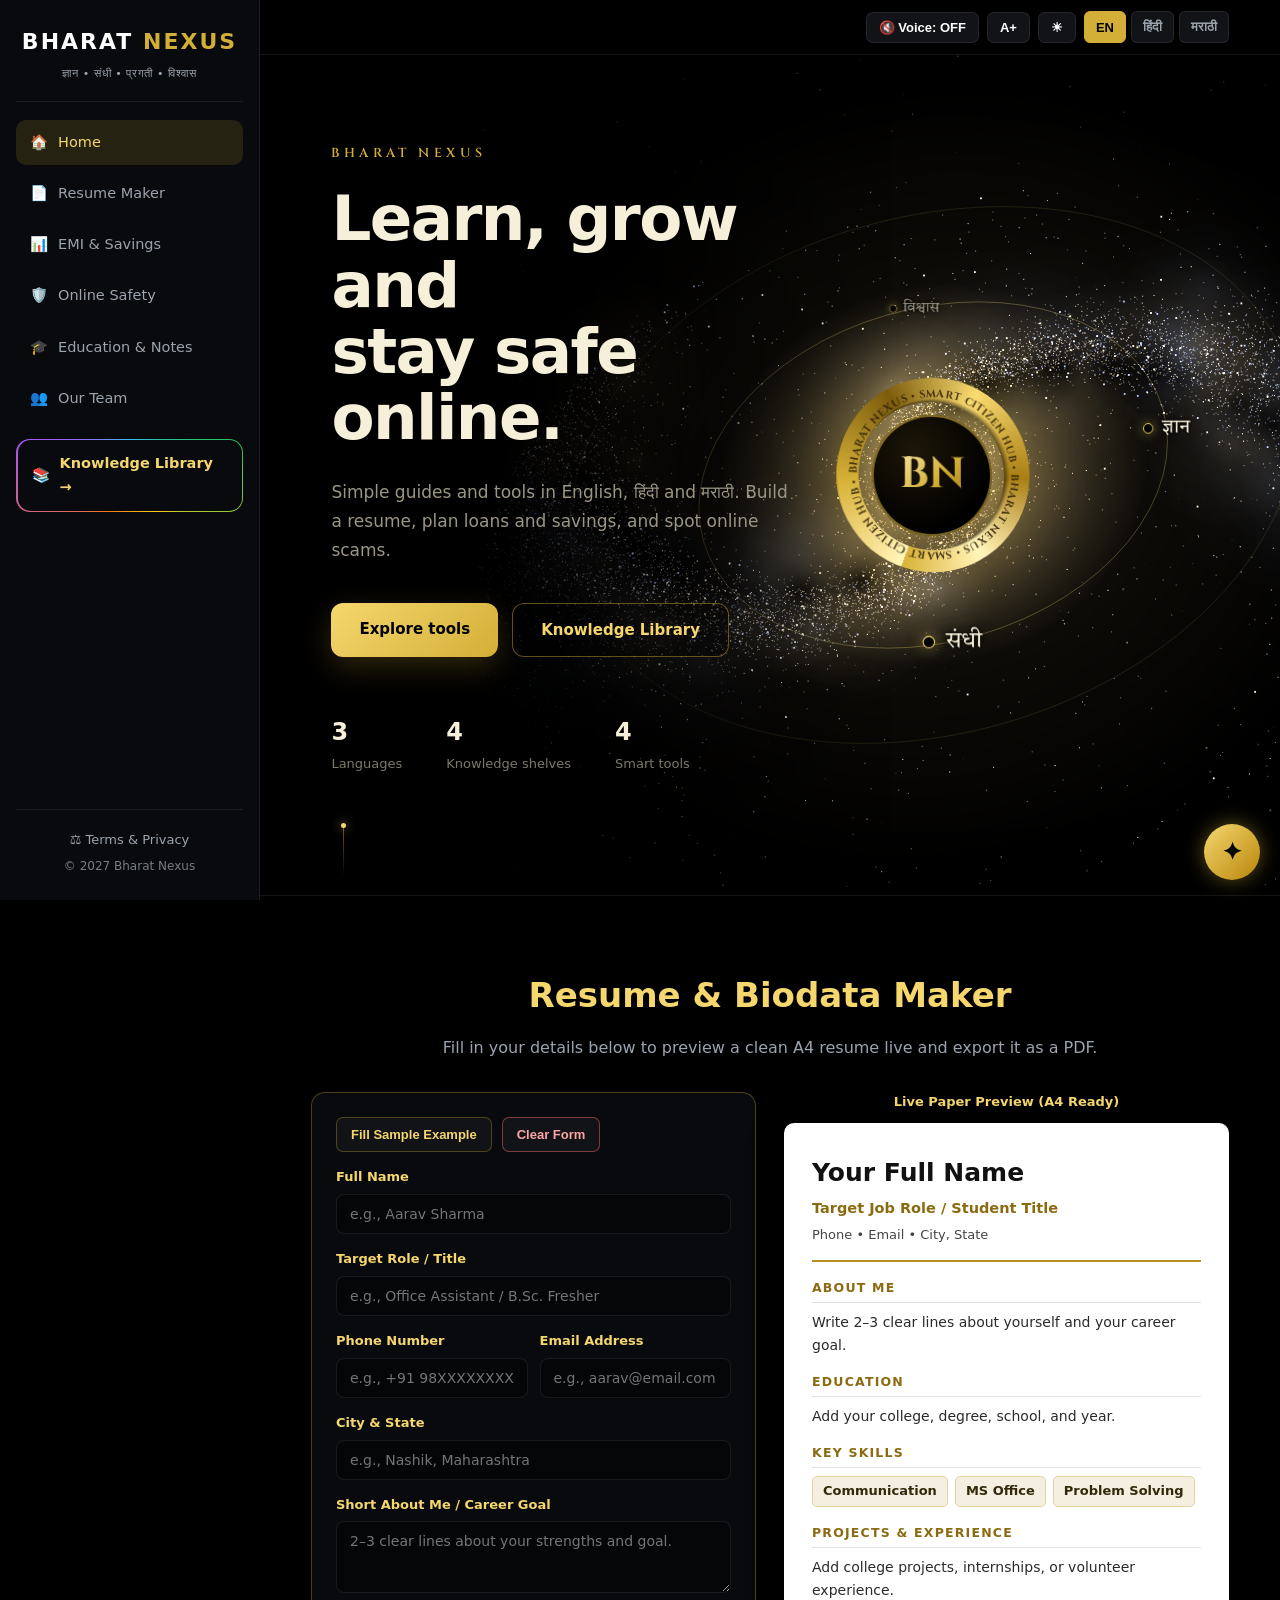
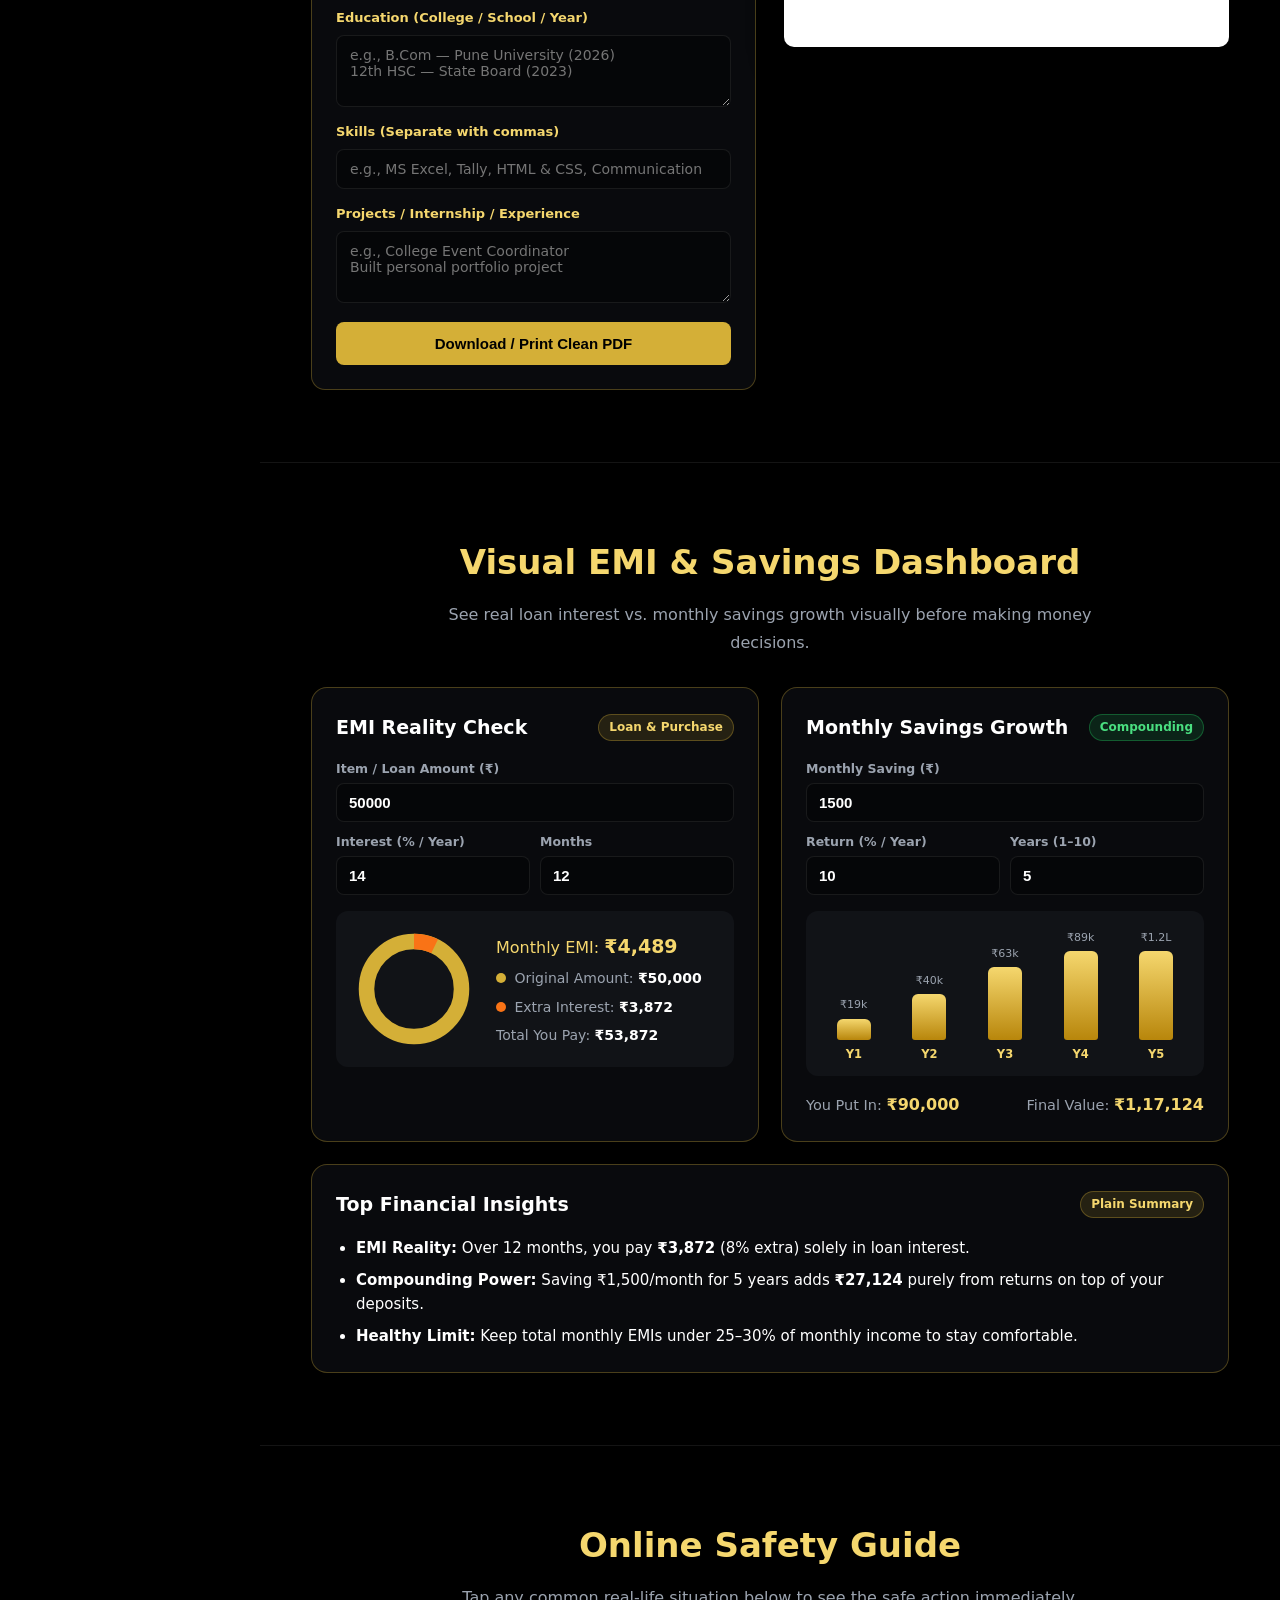
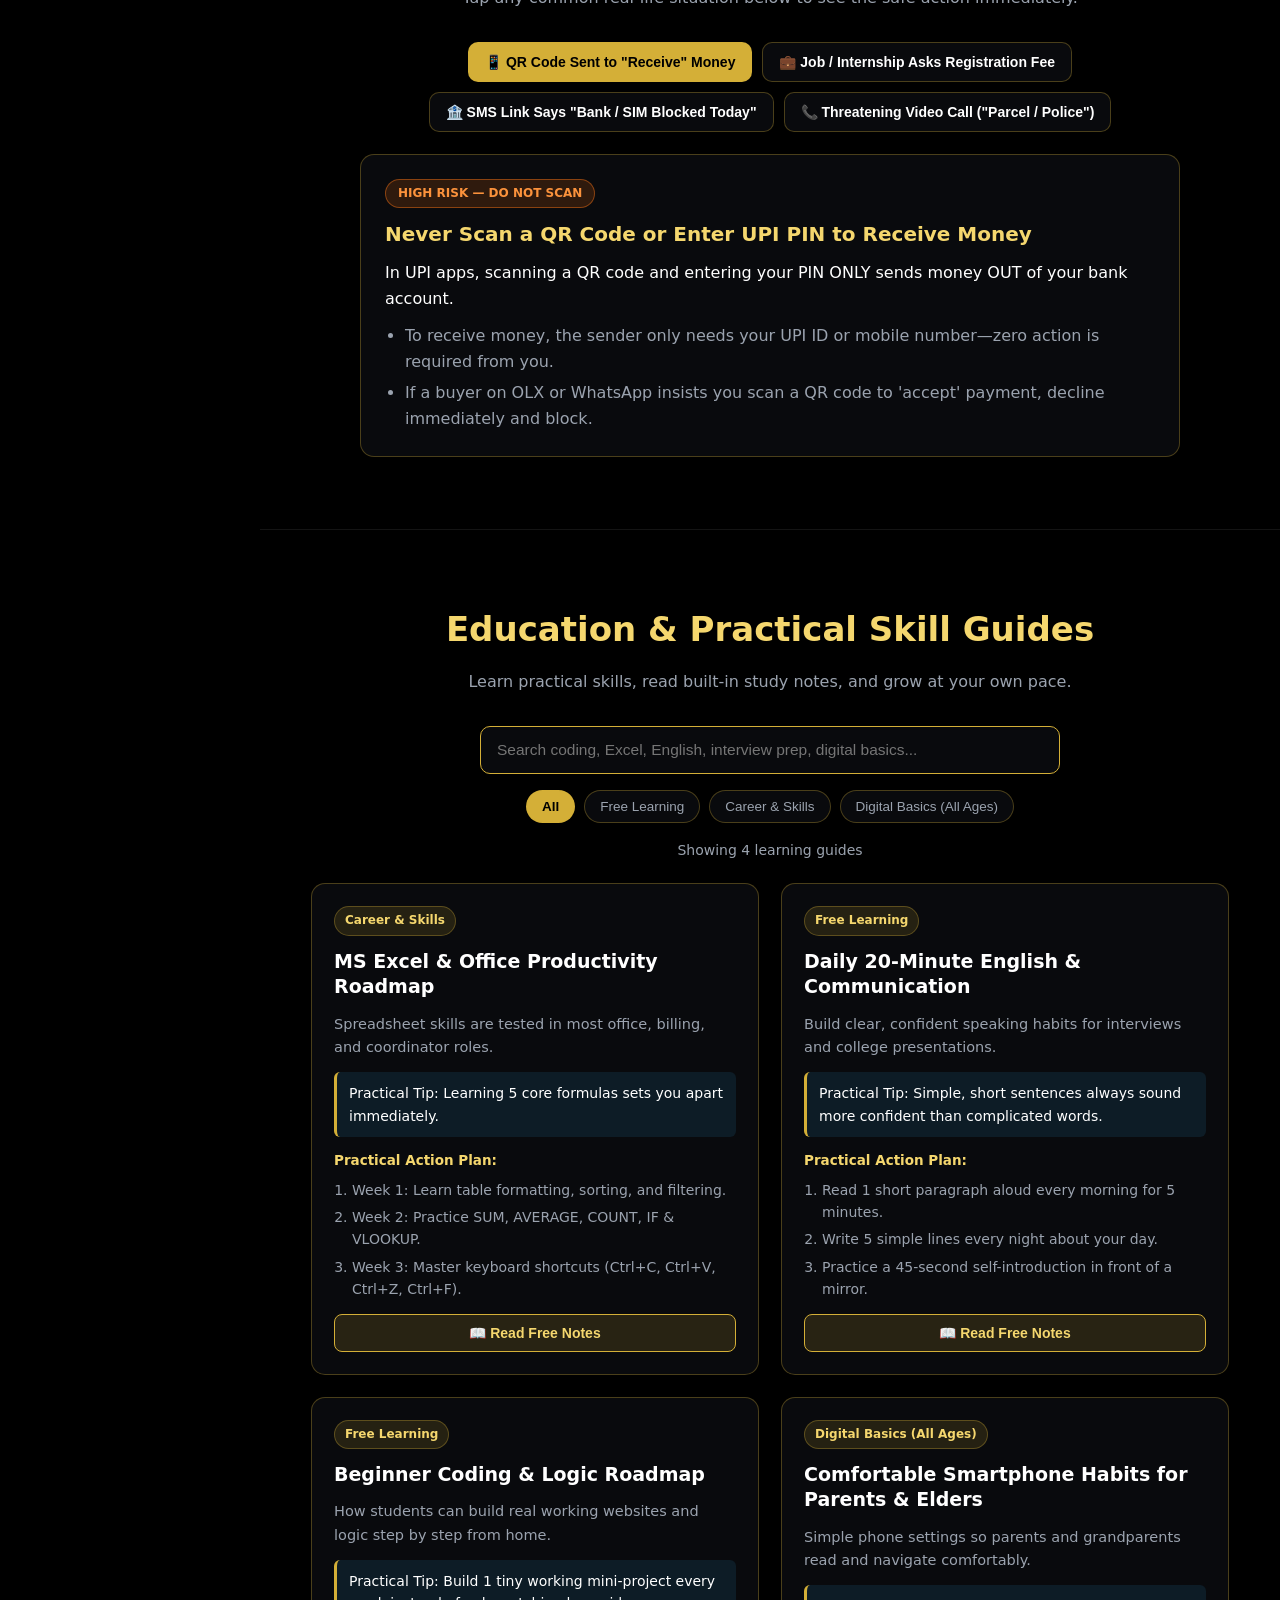
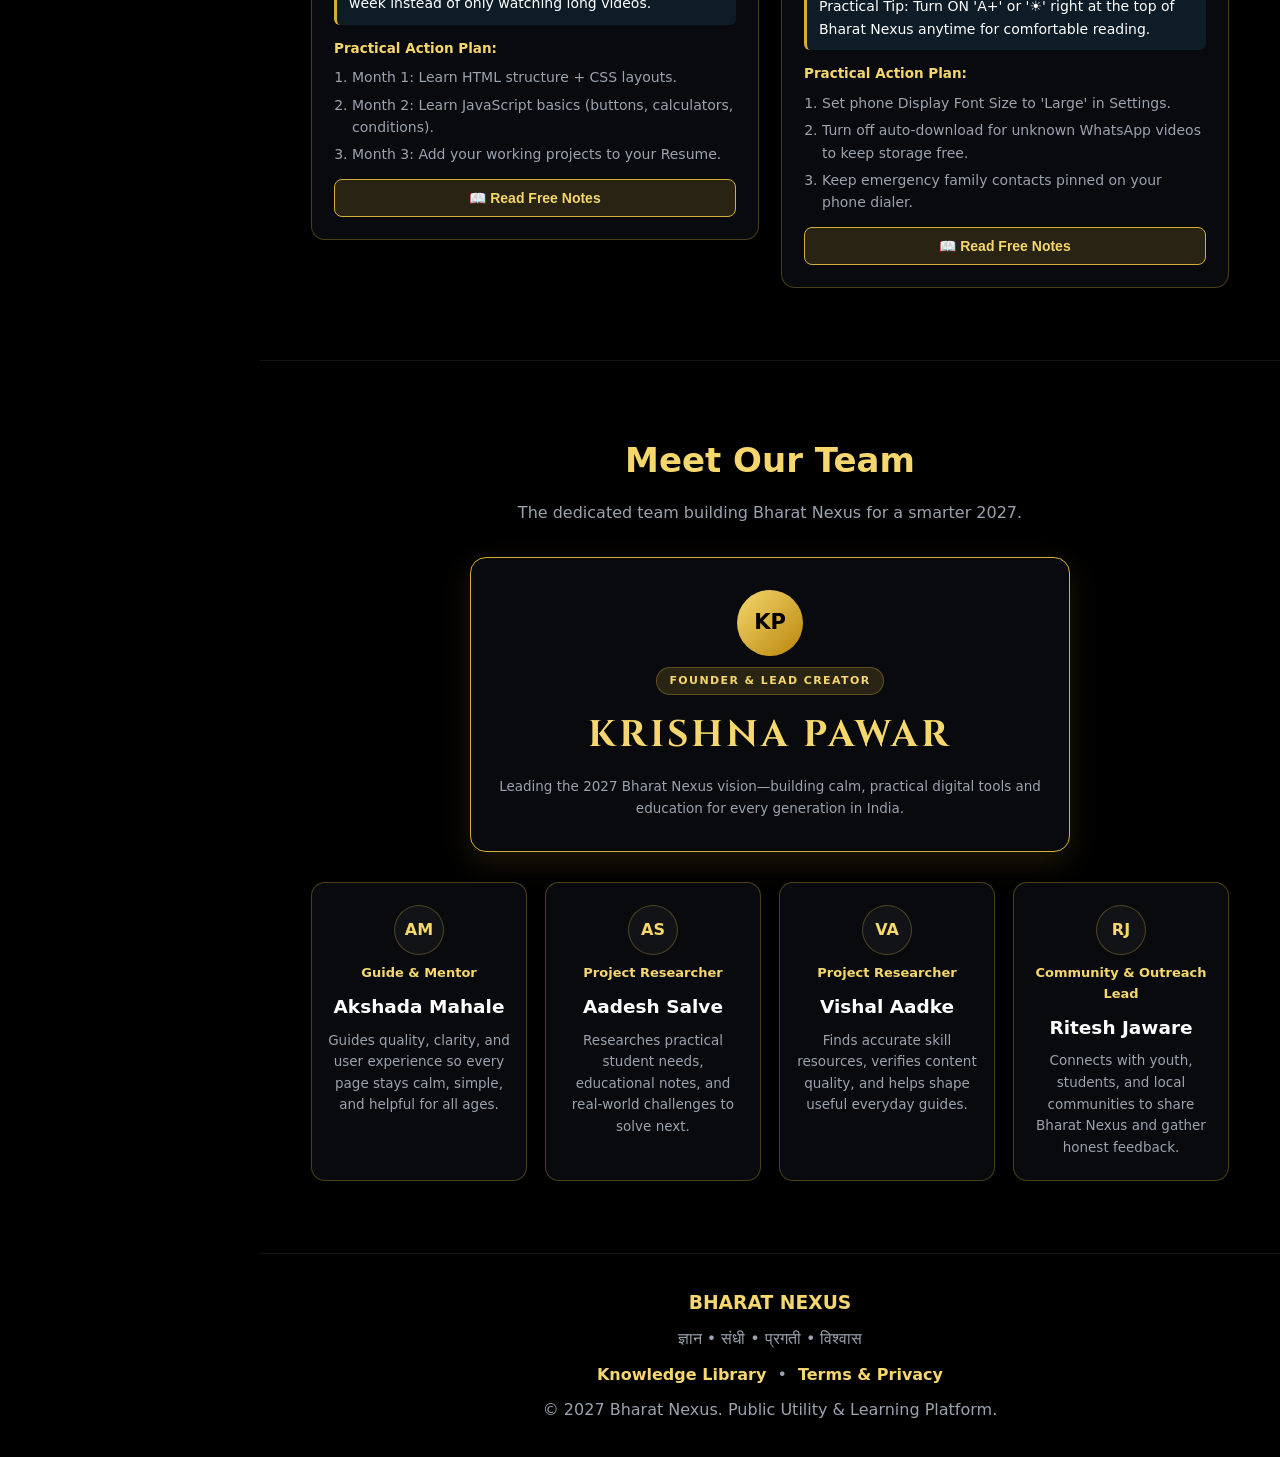
==== index (2).html @ 9f427b0d "Add files via upload" ====
<!DOCTYPE html>
<html lang="en">

<head>
    <meta charset="UTF-8">
    <meta name="viewport" content="width=device-width, initial-scale=1.0">
    <title>Bharat Nexus</title>
    <meta name="description" content="Bharat Nexus — Smart Citizen Hub">
    <link rel="icon" type="image/svg+xml"
        href="data:image/svg+xml,%3Csvg xmlns='http://www.w3.org/2000/svg' viewBox='0 0 64 64'%3E%3Crect width='64' height='64' rx='14' fill='%23000000'/%3E%3Ctext x='50%25' y='54%25' dominant-baseline='middle' text-anchor='middle' fill='%23d4af37' font-family='Georgia,serif' font-size='32' font-weight='bold'%3EBN%3C/text%3E%3C/svg%3E">
    <link rel="preconnect" href="https://fonts.googleapis.com">
    <link rel="preconnect" href="https://fonts.gstatic.com" crossorigin>
    <link href="https://fonts.googleapis.com/css2?family=Cinzel:wght@600;700&display=swap" rel="stylesheet">
    <link href="https://fonts.googleapis.com/css2?family=Tiro+Devanagari+Marathi&display=swap" rel="stylesheet">
    <link rel="stylesheet" href="style.css?v=5">
    <style id="gx-css">
/* =================================================
   GX HOME: realistic galaxy + 3D emblem
================================================= */
.gx-home {
    position: relative;
    display: flex;
    align-items: center;
    overflow: hidden;
    background: #000000;
    min-height: calc(100vh - 60px);
}

#gx-canvas {
    position: absolute;
    inset: 0;
    width: 100%;
    height: 100%;
    display: block;
    animation: gxFade 2.2s ease both;
}

.gx-fade {
    position: absolute;
    inset: 0;
    pointer-events: none;
    background:
        linear-gradient(90deg, #000000 0%, rgba(0, 0, 0, 0.88) 24%, rgba(0, 0, 0, 0.35) 46%, rgba(0, 0, 0, 0) 62%),
        radial-gradient(ellipse at 66% 50%, rgba(0, 0, 0, 0) 60%, rgba(0, 0, 0, 0.5) 100%);
}

/* ---------- copy ---------- */
.gx-copy {
    position: relative;
    z-index: 4;
    width: min(580px, 46%);
    margin-left: 7%;
    padding: 64px 0 96px;
}

.gx-brand {
    font-family: "Cinzel", Georgia, serif;
    font-size: 13px;
    font-weight: 600;
    letter-spacing: 0.34em;
    color: #d4af37;
    animation: gxUp 0.9s 0.1s both;
}

.gx-title {
    margin-top: 22px;
    font-family: "Inter", system-ui, -apple-system, "Segoe UI", sans-serif;
    font-size: clamp(38px, 4.9vw, 72px);
    font-weight: 700;
    line-height: 1.06;
    letter-spacing: -0.025em;
    color: #f6efd9;
    animation: gxUp 1s 0.25s both;
}

html[lang="hi"] .gx-title, html[lang="mr"] .gx-title { font-size: clamp(32px, 3.9vw, 56px); line-height: 1.18; letter-spacing: 0; }

.gx-lead {
    margin-top: 26px;
    max-width: 480px;
    font-size: 17px;
    line-height: 1.7;
    color: #9b9684;
    animation: gxUp 1s 0.45s both;
}

.gx-cta {
    display: flex;
    flex-wrap: wrap;
    gap: 14px;
    margin-top: 38px;
    animation: gxUp 1s 0.65s both;
}

.gx-btn {
    display: inline-block;
    padding: 14px 28px;
    border-radius: 12px;
    font-size: 15px;
    font-weight: 700;
    text-decoration: none;
    transition: transform 0.2s ease, box-shadow 0.2s ease, border-color 0.2s ease;
}
.gx-btn:hover { transform: translateY(-2px); }
.gx-btn-gold { background: linear-gradient(135deg, #f5d76e, #d4af37); color: #000000; box-shadow: 0 10px 30px rgba(212, 175, 55, 0.22); }
.gx-btn-ghost { border: 1px solid rgba(212, 175, 55, 0.45); color: #f5d76e; background: rgba(0, 0, 0, 0.35); }
.gx-btn-ghost:hover { border-color: #f5d76e; }
.gx-btn:focus-visible { outline: 2px solid #f5d76e; outline-offset: 4px; }

.gx-stats {
    list-style: none;
    display: flex;
    gap: 44px;
    margin-top: 56px;
    animation: gxUp 1s 0.85s both;
}
.gx-stats strong { display: block; font-size: 24px; font-weight: 700; color: #f6efd9; }
.gx-stats span { display: block; margin-top: 3px; font-size: 13px; color: #7d7968; }

/* ---------- emblem ---------- */
.gx-center { position: absolute; left: 66%; top: 50%; width: 0; height: 0; z-index: 3; }

.gx-emblem {
    position: absolute;
    left: 0;
    top: 0;
    width: clamp(150px, 15vw, 210px);
    aspect-ratio: 1;
    margin: calc(clamp(150px, 15vw, 210px) / -2) 0 0 calc(clamp(150px, 15vw, 210px) / -2);
    perspective: 900px;
    filter: drop-shadow(0 0 38px rgba(212, 175, 55, 0.4));
    animation: gxPop 1.4s 0.2s cubic-bezier(0.2, 0.8, 0.2, 1) both;
}

.gx-obj { position: relative; width: 100%; height: 100%; transform-style: preserve-3d; will-change: transform; }

.gx-slab, .gx-hole, .gx-text, .gx-shine { position: absolute; inset: 0; border-radius: 50%; }

.gx-slab {
    background: conic-gradient(from 200deg, #fff1b8, #d4af37 18%, #7a5a0c 36%, #f5d76e 52%, #a67c14 70%, #fff1b8 86%, #d4af37);
    -webkit-mask: radial-gradient(circle, transparent 55%, #000 56%);
    mask: radial-gradient(circle, transparent 55%, #000 56%);
}

.gx-hole {
    inset: 18%;
    background: radial-gradient(circle at 35% 30%, #1d1608, #000000 70%);
    box-shadow: inset 0 0 0 2px rgba(212, 175, 55, 0.6);
    display: grid;
    place-items: center;
}
.gx-hole span {
    font-family: "Cinzel", Georgia, serif;
    font-weight: 700;
    font-size: clamp(30px, 3.4vw, 46px);
    background: linear-gradient(135deg, #fff1b8, #d4af37 55%, #9a7412);
    -webkit-background-clip: text;
    background-clip: text;
    -webkit-text-fill-color: transparent;
}

.gx-text { inset: 0; }
.gx-text svg { width: 100%; height: 100%; display: block; animation: gxSpin 60s linear infinite; }

.gx-shine {
    -webkit-mask: radial-gradient(circle, transparent 55%, #000 56%);
    mask: radial-gradient(circle, transparent 55%, #000 56%);
    background: linear-gradient(115deg, rgba(255, 255, 255, 0) 38%, rgba(255, 255, 255, 0.55) 50%, rgba(255, 255, 255, 0) 62%);
    background-size: 300% 100%;
    animation: gxShine 6s 1.5s ease-in-out infinite;
}

/* ---------- orbit nodes ---------- */
.gx-node {
    position: absolute;
    left: 0;
    top: 0;
    z-index: 6;
    display: flex;
    align-items: center;
    gap: 10px;
    color: #f6efd9;
    text-decoration: none;
    white-space: nowrap;
    will-change: transform;
    animation: gxFade 1s backwards;
    animation-delay: calc(1.3s + var(--i) * 0.15s);
}
.gx-node i {
    width: 12px;
    height: 12px;
    border-radius: 50%;
    border: 1.5px solid #f5d76e;
    background: #000000;
    box-shadow: 0 0 14px rgba(245, 215, 110, 0.55);
    transition: background 0.2s ease, transform 0.2s ease;
}
.gx-node b {
    font-family: "Tiro Devanagari Marathi", "Noto Serif Devanagari", Georgia, serif;
    font-weight: 400;
    font-size: 22px;
    text-shadow: 0 0 14px #000, 0 0 4px #000;
    transition: color 0.2s ease;
}
.gx-node:hover i, .gx-node:focus-visible i { background: #f5d76e; transform: scale(1.4); }
.gx-node:hover b, .gx-node:focus-visible b { color: #f5d76e; }
.gx-node:focus-visible { outline: 2px solid #f5d76e; outline-offset: 6px; border-radius: 8px; }

.gx-tip {
    position: absolute;
    left: 50%;
    top: calc(100% + 8px);
    transform: translate(-50%, 4px);
    padding: 6px 12px;
    font-style: normal;
    font-size: 12.5px;
    letter-spacing: 0.03em;
    color: #f6efd9;
    background: rgba(6, 6, 6, 0.92);
    border: 1px solid rgba(212, 175, 55, 0.4);
    border-radius: 8px;
    opacity: 0;
    pointer-events: none;
    transition: opacity 0.2s ease, transform 0.2s ease;
}
.gx-node:hover .gx-tip, .gx-node:focus-visible .gx-tip { opacity: 1; transform: translate(-50%, 0); }

/* ---------- scroll cue ---------- */
.gx-scroll { position: absolute; z-index: 5; left: 7%; bottom: 18px; width: 24px; height: 54px; animation: gxFade 1s 2s both; }
.gx-scroll::before { content: ""; position: absolute; left: 50%; top: 0; bottom: 0; width: 1px; background: linear-gradient(180deg, rgba(212, 175, 55, 0.55), transparent); }
.gx-scroll i { position: absolute; left: 50%; top: 0; width: 5px; height: 5px; margin-left: -2.5px; border-radius: 50%; background: #f5d76e; box-shadow: 0 0 10px rgba(245, 215, 110, 0.8); animation: gxDrop 2.6s ease-in-out infinite; }

.gx-home.gx-leave .gx-copy, .gx-home.gx-leave .gx-node, .gx-home.gx-leave .gx-emblem { opacity: 0; transition: opacity 0.4s ease 0.1s; }

@keyframes gxFade { from { opacity: 0; } to { opacity: 1; } }
@keyframes gxUp { from { opacity: 0; transform: translateY(18px); } to { opacity: 1; transform: none; } }
@keyframes gxPop { from { opacity: 0; transform: scale(0.82); } to { opacity: 1; transform: none; } }
@keyframes gxSpin { to { transform: rotate(360deg); } }
@keyframes gxShine { 0% { background-position: 130% 0; } 40%, 100% { background-position: -130% 0; } }
@keyframes gxDrop { 0% { top: 0; opacity: 0; } 20% { opacity: 1; } 80% { opacity: 1; } 100% { top: 46px; opacity: 0; } }

/* ---------- tablet / phone ---------- */
@media (max-width: 1000px) {
    .gx-copy { width: min(520px, 52%); margin-left: 5%; }
    .gx-stats { gap: 28px; }
}

@media (max-width: 760px) {
    .gx-home { display: block; min-height: 0; padding-bottom: 80px; }
    .gx-center { left: 50%; top: 235px; }
    .gx-emblem { width: 128px; margin: -64px 0 0 -64px; }
    .gx-fade { background: linear-gradient(180deg, rgba(0, 0, 0, 0) 38%, #000000 62%); }
    .gx-copy { width: auto; margin: 0; padding: 440px 6% 0; text-align: left; }
    .gx-title { font-size: clamp(34px, 9.5vw, 46px); }
    html[lang="hi"] .gx-title, html[lang="mr"] .gx-title { font-size: clamp(28px, 7.6vw, 38px); }
    .gx-lead { font-size: 16px; }
    .gx-stats { gap: 22px; margin-top: 40px; }
    .gx-node b { font-size: 18px; }
    .gx-node i { width: 10px; height: 10px; }
    .gx-tip { display: none; }
    .gx-scroll { display: none; }
}

@media (prefers-reduced-motion: reduce) {
    .gx-home *, #gx-canvas { animation: none !important; }
}
    </style>
</head>

<body>

    <div id="sidebar-overlay" class="sidebar-overlay" hidden></div>

    <div class="app-shell">

        <!-- LEFT DASHBOARD SIDEBAR -->
        <aside id="sidebar" class="sidebar" aria-label="Workspace Navigation">
            <div class="sidebar-brand">
                <h2 class="logo">BHARAT <span>NEXUS</span></h2>
                <p class="sidebar-tagline">ज्ञान • संधी • प्रगती • विश्वास</p>
            </div>

            <nav class="sidebar-nav">
                <a href="#home" class="side-link active">
                    <span class="side-icon" aria-hidden="true">🏠</span>
                    <span>Home</span>
                </a>
                <a href="#resume-builder" class="side-link">
                    <span class="side-icon" aria-hidden="true">📄</span>
                    <span data-i18n="navResume">Resume Maker</span>
                </a>
                <a href="#money-dashboard" class="side-link">
                    <span class="side-icon" aria-hidden="true">📊</span>
                    <span data-i18n="navMoney">EMI &amp; Savings</span>
                </a>
                <a href="#safety-guide" class="side-link">
                    <span class="side-icon" aria-hidden="true">🛡️</span>
                    <span data-i18n="navSafety">Online Safety</span>
                </a>
                <a href="#education" class="side-link">
                    <span class="side-icon" aria-hidden="true">🎓</span>
                    <span data-i18n="navEducation">Education &amp; Notes</span>
                </a>
                <a href="#team" class="side-link">
                    <span class="side-icon" aria-hidden="true">👥</span>
                    <span data-i18n="navTeam">Our Team</span>
                </a>

                <a href="library.html" class="side-library-btn rotating-border-card">
                    <span class="rotating-inner">
                        <span class="side-icon" aria-hidden="true">📚</span>
                        <span data-i18n="navLibrary">Knowledge Library →</span>
                    </span>
                </a>
            </nav>

            <div class="sidebar-footer">
                <a href="terms.html" class="side-sub-link" data-i18n="navTerms">⚖️ Terms &amp; Privacy</a>
                <p class="side-year">© 2027 Bharat Nexus</p>
            </div>
        </aside>

        <!-- RIGHT MAIN WORKSPACE -->
        <div class="main-workspace">

            <header class="topbar">
                <button type="button" id="menu-toggle-btn" class="menu-toggle-btn" aria-label="Open Menu" aria-expanded="false">
                    ☰ <span data-i18n="menuLabel">Menu</span>
                </button>

                <div class="topbar-controls">
                    <button type="button" id="voice-toggle-btn" class="utility-btn" aria-pressed="false" title="Bharat Voice Guide">
                        🔇 <span data-i18n="voiceOff">Voice: OFF</span>
                    </button>
                    <button type="button" id="font-size-btn" class="utility-btn" aria-pressed="false" title="Larger Reading Text">
                        A+
                    </button>
                    <button type="button" id="theme-toggle-btn" class="utility-btn" aria-pressed="false" title="Switch Light or Dark Mode">
                        ☀
                    </button>

                    <div class="lang-switcher" role="group" aria-label="Choose Language">
                        <button type="button" class="lang-btn active" data-lang="en">EN</button>
                        <button type="button" class="lang-btn" data-lang="hi">हिंदी</button>
                        <button type="button" class="lang-btn" data-lang="mr">मराठी</button>
                    </div>
                </div>
            </header>

            <!-- GX HOME: realistic galaxy + 3D emblem -->
            <main id="home" class="blank-home gx-home">
                <canvas id="gx-canvas" aria-hidden="true"></canvas>
                <div class="gx-fade" aria-hidden="true"></div>

                <div class="gx-center" id="gx-center" aria-hidden="true">
                    <div class="gx-emblem"><div class="gx-obj" id="gx-obj"></div></div>
                </div>

                <a class="gx-node" style="--i:0" href="library.html"><i></i><b lang="mr">ज्ञान</b><em class="gx-tip" data-gx="tip0">Knowledge Library</em></a>
                <a class="gx-node" style="--i:1" href="#resume-builder"><i></i><b lang="mr">संधी</b><em class="gx-tip" data-gx="tip1">Resume Maker</em></a>
                <a class="gx-node" style="--i:2" href="#money-dashboard"><i></i><b lang="mr">प्रगती</b><em class="gx-tip" data-gx="tip2">EMI &amp; Savings</em></a>
                <a class="gx-node" style="--i:3" href="#safety-guide"><i></i><b lang="mr">विश्वास</b><em class="gx-tip" data-gx="tip3">Online Safety</em></a>

                <div class="gx-copy">
                    <p class="gx-brand">BHARAT NEXUS</p>
                    <h1 class="gx-title" data-gx="title">Learn, grow and<br>stay safe online.</h1>
                    <p class="gx-lead" data-gx="lead">Simple guides and tools in English, हिंदी and मराठी. Build a resume, plan loans and savings, and spot online scams.</p>
                    <div class="gx-cta">
                        <a class="gx-btn gx-btn-gold" href="#resume-builder" data-gx="btn1">Explore tools</a>
                        <a class="gx-btn gx-btn-ghost" href="library.html" data-gx="btn2">Knowledge Library</a>
                    </div>
                    <ul class="gx-stats">
                        <li><strong>3</strong><span data-gx="st1">Languages</span></li>
                        <li><strong>4</strong><span data-gx="st2">Knowledge shelves</span></li>
                        <li><strong>4</strong><span data-gx="st3">Smart tools</span></li>
                    </ul>
                </div>

                <a class="gx-scroll" href="#resume-builder" aria-label="Scroll to the tools"><i></i></a>
            </main>

            <!-- OPTION C: RESUME & BIODATA MAKER -->
            <section id="resume-builder">
                <h2 data-i18n="resHeading">Resume &amp; Biodata Maker</h2>
                <p class="section-subtitle" data-i18n="resSub">
                    Fill in your details below to preview a clean A4 resume live and export it as a PDF.
                </p>

                <div class="resume-workspace">
                    <form id="resume-form" class="resume-form" autocomplete="off">
                        <div class="form-actions-top">
                            <button type="button" id="fill-sample-btn" class="secondary-btn" data-i18n="btnSample">
                                Fill Sample Example
                            </button>
                            <button type="button" id="clear-resume-btn" class="secondary-btn danger-outline" data-i18n="btnClear">
                                Clear Form
                            </button>
                        </div>

                        <div class="form-group">
                            <label for="res-name" data-i18n="lblName">Full Name</label>
                            <input id="res-name" type="text" placeholder="e.g., Aarav Sharma">
                        </div>

                        <div class="form-group">
                            <label for="res-role" data-i18n="lblRole">Target Role / Title</label>
                            <input id="res-role" type="text" placeholder="e.g., Office Assistant / B.Sc. Fresher">
                        </div>

                        <div class="form-row-2">
                            <div class="form-group">
                                <label for="res-phone" data-i18n="lblPhone">Phone Number</label>
                                <input id="res-phone" type="tel" placeholder="e.g., +91 98XXXXXXXX">
                            </div>

                            <div class="form-group">
                                <label for="res-email" data-i18n="lblEmail">Email Address</label>
                                <input id="res-email" type="email" placeholder="e.g., aarav@email.com">
                            </div>
                        </div>

                        <div class="form-group">
                            <label for="res-city" data-i18n="lblCity">City &amp; State</label>
                            <input id="res-city" type="text" placeholder="e.g., Nashik, Maharashtra">
                        </div>

                        <div class="form-group">
                            <label for="res-summary" data-i18n="lblSummary">Short About Me / Career Goal</label>
                            <textarea id="res-summary" rows="3"
                                placeholder="2–3 clear lines about your strengths and goal."></textarea>
                        </div>

                        <div class="form-group">
                            <label for="res-education" data-i18n="lblEducation">Education (College / School / Year)</label>
                            <textarea id="res-education" rows="3"
                                placeholder="e.g., B.Com — Pune University (2026)&#10;12th HSC — State Board (2023)"></textarea>
                        </div>

                        <div class="form-group">
                            <label for="res-skills" data-i18n="lblSkills">Skills (Separate with commas)</label>
                            <input id="res-skills" type="text" placeholder="e.g., MS Excel, Tally, HTML & CSS, Communication">
                        </div>

                        <div class="form-group">
                            <label for="res-experience" data-i18n="lblExperience">Projects / Internship / Experience</label>
                            <textarea id="res-experience" rows="3"
                                placeholder="e.g., College Event Coordinator&#10;Built personal portfolio project"></textarea>
                        </div>

                        <button type="button" id="print-resume-btn" class="print-btn" data-i18n="btnPrint">
                            Download / Print Clean PDF
                        </button>
                    </form>

                    <div class="resume-preview-wrap">
                        <div class="preview-label" data-i18n="previewLabel">Live Paper Preview (A4 Ready)</div>
                        <article id="resume-preview" class="resume-paper" aria-label="Live Resume Preview">
                            <div class="paper-header">
                                <h3 id="prev-name">Your Full Name</h3>
                                <p id="prev-role" class="paper-role">Target Job Role / Student Title</p>
                                <p id="prev-contact" class="paper-contact">Phone • Email • City, State</p>
                            </div>

                            <div class="paper-section">
                                <h4>ABOUT ME</h4>
                                <p id="prev-summary">Write 2–3 clear lines about yourself and your career goal.</p>
                            </div>

                            <div class="paper-section">
                                <h4>EDUCATION</h4>
                                <div id="prev-education" class="paper-multiline">Add your college, degree, school, and year.</div>
                            </div>

                            <div class="paper-section">
                                <h4>KEY SKILLS</h4>
                                <ul id="prev-skills" class="paper-skills">
                                    <li>Communication</li>
                                    <li>MS Office</li>
                                    <li>Problem Solving</li>
                                </ul>
                            </div>

                            <div class="paper-section">
                                <h4>PROJECTS &amp; EXPERIENCE</h4>
                                <div id="prev-experience" class="paper-multiline">Add college projects, internships, or volunteer experience.</div>
                            </div>
                        </article>
                    </div>
                </div>
            </section>

            <!-- OPTION B: VISUAL EMI & SAVINGS DASHBOARD -->
            <section id="money-dashboard">
                <h2 data-i18n="moneyHeading">Visual EMI &amp; Savings Dashboard</h2>
                <p class="section-subtitle" data-i18n="moneySub">
                    See real loan interest vs. monthly savings growth visually before making money decisions.
                </p>

                <div class="bento-dashboard">
                    <div class="bento-card">
                        <div class="bento-card-head">
                            <h3 data-i18n="emiTitle">EMI Reality Check</h3>
                            <span class="bento-tag" data-i18n="emiTag">Loan &amp; Purchase</span>
                        </div>

                        <div class="calc-inputs">
                            <div class="calc-field">
                                <label for="emi-amount" data-i18n="lblLoanAmt">Item / Loan Amount (₹)</label>
                                <input id="emi-amount" type="number" min="1000" max="10000000" step="1000" value="50000">
                            </div>
                            <div class="calc-row-2">
                                <div class="calc-field">
                                    <label for="emi-rate" data-i18n="lblRate">Interest (% / Year)</label>
                                    <input id="emi-rate" type="number" min="0" max="60" step="0.5" value="14">
                                </div>
                                <div class="calc-field">
                                    <label for="emi-months" data-i18n="lblMonths">Months</label>
                                    <input id="emi-months" type="number" min="3" max="120" step="1" value="12">
                                </div>
                            </div>
                        </div>

                        <div class="donut-area">
                            <svg class="donut-svg" viewBox="0 0 120 120" aria-label="Principal vs Interest Chart">
                                <circle class="donut-track" cx="60" cy="60" r="46"></circle>
                                <circle id="emi-interest-arc" class="donut-interest" cx="60" cy="60" r="46"></circle>
                            </svg>
                            <div class="donut-stats">
                                <p class="stat-big"><span data-i18n="lblMonthlyEmi">Monthly EMI:</span> <strong id="out-emi">₹4,489</strong></p>
                                <p><span class="dot dot-principal"></span> <span data-i18n="lblPrincipal">Original Amount:</span> <strong id="out-principal">₹50,000</strong></p>
                                <p><span class="dot dot-interest"></span> <span data-i18n="lblExtraInt">Extra Interest:</span> <strong id="out-interest">₹3,872</strong></p>
                                <p><span data-i18n="lblTotalPay">Total You Pay:</span> <strong id="out-total-pay">₹53,872</strong></p>
                            </div>
                        </div>
                    </div>

                    <div class="bento-card">
                        <div class="bento-card-head">
                            <h3 data-i18n="savTitle">Monthly Savings Growth</h3>
                            <span class="bento-tag tag-green" data-i18n="savTag">Compounding</span>
                        </div>

                        <div class="calc-inputs">
                            <div class="calc-field">
                                <label for="sav-monthly" data-i18n="lblSavMonthly">Monthly Saving (₹)</label>
                                <input id="sav-monthly" type="number" min="100" max="500000" step="100" value="1500">
                            </div>
                            <div class="calc-row-2">
                                <div class="calc-field">
                                    <label for="sav-rate" data-i18n="lblSavRate">Return (% / Year)</label>
                                    <input id="sav-rate" type="number" min="1" max="25" step="0.5" value="10">
                                </div>
                                <div class="calc-field">
                                    <label for="sav-years" data-i18n="lblSavYears">Years (1–10)</label>
                                    <input id="sav-years" type="number" min="1" max="10" step="1" value="5">
                                </div>
                            </div>
                        </div>

                        <div id="savings-bars" class="bar-chart" aria-label="Yearly Savings Growth Bars">
                        </div>

                        <div class="savings-summary-row">
                            <span><span data-i18n="lblDeposited">You Put In:</span> <strong id="out-deposited">₹90,000</strong></span>
                            <span><span data-i18n="lblFinalValue">Final Value:</span> <strong id="out-final-sav">₹1,16,156</strong></span>
                        </div>
                    </div>

                    <div class="bento-card bento-insights">
                        <div class="bento-card-head">
                            <h3 data-i18n="insightsTitle">Top Financial Insights</h3>
                            <span class="bento-tag" data-i18n="insightsTag">Plain Summary</span>
                        </div>
                        <ul id="money-insights-list" class="insights-list">
                        </ul>
                    </div>
                </div>
            </section>

            <!-- OPTION A: CALM ONLINE SAFETY GUIDE -->
            <section id="safety-guide">
                <h2 data-i18n="safetyHeading">Online Safety Guide</h2>
                <p class="section-subtitle" data-i18n="safetySub">
                    Tap any common real-life situation below to see the safe action immediately.
                </p>

                <div class="safety-scenarios" role="group" aria-label="Common Online Scenarios">
                    <button type="button" class="scenario-btn active" data-scenario="qr" data-i18n="scenQr">
                        📱 QR Code Sent to "Receive" Money
                    </button>
                    <button type="button" class="scenario-btn" data-scenario="jobfee" data-i18n="scenJob">
                        💼 Job / Internship Asks Registration Fee
                    </button>
                    <button type="button" class="scenario-btn" data-scenario="kyc" data-i18n="scenKyc">
                        🏦 SMS Link Says "Bank / SIM Blocked Today"
                    </button>
                    <button type="button" class="scenario-btn" data-scenario="call" data-i18n="scenCall">
                        📞 Threatening Video Call ("Parcel / Police")
                    </button>
                </div>

                <div id="safety-result-box" class="safety-result-box" aria-live="polite">
                </div>
            </section>

            <!-- EDUCATIONAL & SKILL LEARNING SECTION -->
            <section id="education">
                <h2 data-i18n="eduHeading">Education &amp; Practical Skill Guides</h2>

                <p class="section-subtitle" data-i18n="eduSub">
                    Learn practical skills, read built-in study notes, and grow at your own pace.
                </p>

                <div class="search-box-wrap">
                    <label for="education-search" class="sr-only">Search courses, skills, study guides</label>
                    <input
                        id="education-search"
                        type="search"
                        placeholder="Search coding, Excel, English, interview prep, digital basics..."
                        autocomplete="off"
                    >
                </div>

                <div class="filter-pills" role="group" aria-label="Filter education topics">
                    <button type="button" class="filter-btn active" data-filter="all" data-i18n="filterAll">All</button>
                    <button type="button" class="filter-btn" data-filter="courses" data-i18n="filterCourses">Free Learning</button>
                    <button type="button" class="filter-btn" data-filter="career" data-i18n="filterCareer">Career &amp; Skills</button>
                    <button type="button" class="filter-btn" data-filter="digital" data-i18n="filterDigital">Digital Basics (All Ages)</button>
                </div>

                <p id="education-results-count" class="results-count" aria-live="polite"></p>

                <div id="education-list" class="opportunity-grid">
                </div>
            </section>

            <!-- MEET OUR TEAM SECTION -->
            <section id="team">
                <h2 data-i18n="teamHeading">Meet Our Team</h2>
                <p class="section-subtitle" data-i18n="teamSub">
                    The dedicated team building Bharat Nexus for a smarter 2027.
                </p>

                <div class="founder-card">
                    <div class="team-avatar founder-avatar" aria-hidden="true">KP</div>
                    <span class="team-badge" data-i18n="founderBadge">FOUNDER &amp; LEAD CREATOR</span>
                    <h3 class="founder-name">KRISHNA PAWAR</h3>
                    <p class="team-bio" data-i18n="founderBio">
                        Leading the 2027 Bharat Nexus vision—building calm, practical digital tools and education for every generation in India.
                    </p>
                </div>

                <div class="team-grid">
                    <div class="team-card">
                        <div class="team-avatar" aria-hidden="true">AM</div>
                        <span class="team-role" data-i18n="member1Role">Guide &amp; Mentor</span>
                        <h4 class="member-name">Akshada Mahale</h4>
                        <p class="team-bio" data-i18n="member1Bio">
                            Guides quality, clarity, and user experience so every page stays calm, simple, and helpful for all ages.
                        </p>
                    </div>

                    <div class="team-card">
                        <div class="team-avatar" aria-hidden="true">AS</div>
                        <span class="team-role" data-i18n="member2Role">Project Researcher</span>
                        <h4 class="member-name">Aadesh Salve</h4>
                        <p class="team-bio" data-i18n="member2Bio">
                            Researches practical student needs, educational notes, and real-world challenges to solve next.
                        </p>
                    </div>

                    <div class="team-card">
                        <div class="team-avatar" aria-hidden="true">VA</div>
                        <span class="team-role" data-i18n="member3Role">Project Researcher</span>
                        <h4 class="member-name">Vishal Aadke</h4>
                        <p class="team-bio" data-i18n="member3Bio">
                            Finds accurate skill resources, verifies content quality, and helps shape useful everyday guides.
                        </p>
                    </div>

                    <div class="team-card">
                        <div class="team-avatar" aria-hidden="true">RJ</div>
                        <span class="team-role" data-i18n="member4Role">Community &amp; Outreach Lead</span>
                        <h4 class="member-name">Ritesh Jaware</h4>
                        <p class="team-bio" data-i18n="member4Bio">
                            Connects with youth, students, and local communities to share Bharat Nexus and gather honest feedback.
                        </p>
                    </div>
                </div>
            </section>

            <footer>
                <h3>BHARAT NEXUS</h3>
                <p>ज्ञान • संधी • प्रगती • विश्वास</p>
                <p class="footer-links">
                    <a href="library.html" data-i18n="navLibraryLink">Knowledge Library</a> •
                    <a href="terms.html" data-i18n="navTermsLink">Terms &amp; Privacy</a>
                </p>
                <p class="copyright">© 2027 Bharat Nexus. Public Utility &amp; Learning Platform.</p>
            </footer>

        </div>
    </div>

    <script src="script.js?v=5"></script>
    <script id="gx-js">
(function () {
    "use strict";
    var doc = document;
    var home = doc.getElementById("home");
    var cv = doc.getElementById("gx-canvas");
    if (!home || !cv || !cv.getContext) return;

    /* ---- tiny translations (works even if script.js is old) ---- */
    var GX = {
        en: {
            title: "Learn, grow and<br>stay safe online.",
            lead: "Simple guides and tools in English, हिंदी and मराठी. Build a resume, plan loans and savings, and spot online scams.",
            btn1: "Explore tools", btn2: "Knowledge Library",
            st1: "Languages", st2: "Knowledge shelves", st3: "Smart tools",
            tip0: "Knowledge Library", tip1: "Resume Maker", tip2: "EMI &amp; Savings", tip3: "Online Safety"
        },
        hi: {
            title: "सीखें, आगे बढ़ें और<br>ऑनलाइन सुरक्षित रहें।",
            lead: "अंग्रेज़ी, हिंदी और मराठी में आसान गाइड और टूल्स। रिज़्यूमे बनाएँ, लोन और बचत की योजना बनाएँ, और ऑनलाइन ठगी पहचानें।",
            btn1: "टूल्स देखें", btn2: "ज्ञान लाइब्रेरी",
            st1: "भाषाएँ", st2: "ज्ञान शेल्फ़", st3: "स्मार्ट टूल्स",
            tip0: "ज्ञान लाइब्रेरी", tip1: "रिज़्यूमे मेकर", tip2: "EMI और बचत", tip3: "ऑनलाइन सुरक्षा"
        },
        mr: {
            title: "शिका, पुढे जा आणि<br>ऑनलाइन सुरक्षित राहा.",
            lead: "इंग्रजी, हिंदी आणि मराठीत सोपी मार्गदर्शिका आणि साधने. रेझ्युमे बनवा, कर्ज आणि बचतीचे नियोजन करा, आणि ऑनलाइन फसवणूक ओळखा.",
            btn1: "साधने पाहा", btn2: "ज्ञान ग्रंथालय",
            st1: "भाषा", st2: "ज्ञान कप्पे", st3: "स्मार्ट साधने",
            tip0: "ज्ञान ग्रंथालय", tip1: "रेझ्युमे मेकर", tip2: "EMI आणि बचत", tip3: "ऑनलाइन सुरक्षा"
        }
    };
    function curLang() {
        var l = doc.documentElement.lang;
        if (GX[l]) return l;
        try { l = localStorage.getItem("bn_lang"); } catch (e) {}
        return GX[l] ? l : "en";
    }
    function setLang(l) {
        var d = GX[l] || GX.en;
        [].forEach.call(home.querySelectorAll("[data-gx]"), function (el) {
            var v = d[el.getAttribute("data-gx")];
            if (v) el.innerHTML = v;
        });
    }
    setLang(curLang());
    if (window.MutationObserver) {
        new MutationObserver(function () { setLang(curLang()); })
            .observe(doc.documentElement, { attributes: true, attributeFilter: ["lang"] });
    }

    /* ---- 3D emblem (stacked gold slabs = real thickness) ---- */
    var obj = doc.getElementById("gx-obj");
    var i;
    for (i = -4; i <= 4; i++) {
        var slab = doc.createElement("div");
        slab.className = "gx-slab";
        slab.style.transform = "translateZ(" + (i * 3) + "px)";
        slab.style.filter = "brightness(" + (0.5 + (i + 4) * 0.065).toFixed(3) + ")";
        obj.appendChild(slab);
    }
    var hole = doc.createElement("div");
    hole.className = "gx-hole";
    hole.style.transform = "translateZ(-4px)";
    hole.innerHTML = "<span>BN</span>";
    obj.appendChild(hole);
    var txt = doc.createElement("div");
    txt.className = "gx-text";
    txt.style.transform = "translateZ(14px)";
    txt.innerHTML =
        '<svg viewBox="0 0 200 200" aria-hidden="true"><defs><path id="gxArc" d="M100,100 m-80,0 a80,80 0 1,1 160,0 a80,80 0 1,1 -160,0"/></defs>' +
        '<text fill="#2a1d05" fill-opacity="0.85" font-size="11" font-weight="700" font-family="Cinzel, Georgia, serif">' +
        '<textPath href="#gxArc" textLength="496" lengthAdjust="spacing">BHARAT NEXUS • SMART CITIZEN HUB • BHARAT NEXUS • SMART CITIZEN HUB •</textPath></text></svg>';
    obj.appendChild(txt);
    var shine = doc.createElement("div");
    shine.className = "gx-shine";
    shine.style.transform = "translateZ(15px)";
    obj.appendChild(shine);

    /* ---- galaxy ---- */
    var ctx = cv.getContext("2d");
    var dpr = Math.min(window.devicePixelRatio || 1, 1.75);
    var mq = function (q) { return window.matchMedia && window.matchMedia(q).matches; };
    var reduce = mq("(prefers-reduced-motion: reduce)");
    var fine = mq("(hover: hover) and (pointer: fine)");
    var center = doc.getElementById("gx-center");
    var nodes = [].slice.call(home.querySelectorAll(".gx-node"));
    var W = 0, H = 0, cx = 0, cy = 0, R = 400, mobile = false, orbRx = 260, copyR = 0;
    var stars = [], buckets = [], XS, YS, neb = [], dust = [], bgs = [], builtFor = null;
    var tgt = { x: 0, y: 0 }, cur = { x: 0, y: 0 };
    var orbitA = 0, paused = false, last = performance.now();
    var meteor = null, nextMeteor = last + 6000;

    var COLORS = [[255, 204, 115], [255, 222, 160], [255, 236, 205], [255, 246, 232], [196, 212, 255], [160, 184, 255]];
    var ALPHAS = [0.45, 0.78, 1];

    function sprite(rgb) {
        var c = doc.createElement("canvas"); c.width = c.height = 128;
        var g = c.getContext("2d");
        var gr = g.createRadialGradient(64, 64, 0, 64, 64, 64);
        gr.addColorStop(0, "rgba(" + rgb + ",1)");
        gr.addColorStop(0.35, "rgba(" + rgb + ",0.35)");
        gr.addColorStop(1, "rgba(" + rgb + ",0)");
        g.fillStyle = gr; g.fillRect(0, 0, 128, 128);
        return c;
    }
    var SP_GOLD = sprite("255,214,140"), SP_BLUE = sprite("150,180,255"), SP_CORE = sprite("255,226,170"), SP_DARK = sprite("0,0,0");

    function gauss() { return (Math.random() + Math.random() + Math.random() + Math.random() - 2) / 0.577; }

    var TW = 1.7;
    function build() {
        var N = mobile ? 5500 : 12000, b, k;
        stars = []; buckets = [];
        for (b = 0; b < 36; b++) buckets.push([]);
        XS = new Float32Array(N); YS = new Float32Array(N);
        for (k = 0; k < N; k++) {
            var bulge = Math.random() < 0.2, r, th, z, arm = -1, ci;
            if (bulge) {
                r = Math.abs(gauss()) * 0.11; th = Math.random() * 6.283; z = gauss() * 0.06 * Math.max(0.2, 1 - r * 3);
                ci = Math.random() < 0.55 ? 0 : 1;
            } else {
                r = 0.06 + Math.pow(Math.random(), 0.8) * 0.94;
                arm = Math.random() < 0.9 ? k % 2 : -1;
                th = arm >= 0 ? arm * Math.PI + TW * Math.log(1 + r / 0.14) + gauss() * (0.13 + 0.14 * r) : Math.random() * 6.283;
                z = gauss() * 0.018 * (1.2 - r);
                if (arm >= 0 && Math.random() < 0.3 + 0.35 * r) ci = Math.random() < 0.5 ? 4 : 5;
                else ci = r < 0.3 ? 1 : r < 0.6 ? 2 : 3;
            }
            var ai = Math.random() < 0.6 ? 0 : Math.random() < 0.7 ? 1 : 2;
            var si = (ai === 2 && Math.random() < 0.3) ? 1 : 0;
            var key = (ci * 3 + ai) * 2 + si;
            stars.push({ r: r, th: th, z: z, w: 0.05 / Math.sqrt(0.2 + r) });
            buckets[key].push(k);
        }
        neb = [];
        for (k = 0; k < 80; k++) {
            var nr = 0.22 + Math.random() * 0.75, na = k % 2;
            neb.push({ r: nr, th: na * Math.PI + TW * Math.log(1 + nr / 0.14) + gauss() * 0.25, w: 0.05 / Math.sqrt(0.2 + nr), s: 0.07 + Math.random() * 0.15, blue: Math.random() < 0.45 });
        }
        dust = [];
        for (k = 0; k < 70; k++) {
            var dr = 0.14 + Math.random() * 0.68;
            dust.push({ r: dr, th: (k % 2) * Math.PI + TW * Math.log(1 + dr / 0.14) + 0.22, w: 0.05 / Math.sqrt(0.2 + dr), s: 0.05 + Math.random() * 0.08 });
        }
        builtFor = mobile;
    }

    function measure() {
        var r = home.getBoundingClientRect();
        W = r.width; H = r.height;
        cv.width = Math.round(W * dpr); cv.height = Math.round(H * dpr);
        ctx.setTransform(dpr, 0, 0, dpr, 0, 0);
        mobile = W < 761;
        var c = center.getBoundingClientRect();
        cx = c.left - r.left; cy = c.top - r.top;
        R = mobile ? Math.max(W * 0.95, 300) : Math.min(W * 0.47, H * 1.05);
        var es = center.querySelector(".gx-emblem").getBoundingClientRect().width || 200;
        orbRx = es * (mobile ? 1.15 : 1.12) + (mobile ? 24 : 24);
        var cp = home.querySelector(".gx-copy").getBoundingClientRect();
        copyR = cp.left - r.left + Math.min(cp.width, 500);
        if (builtFor !== mobile) build();
        bgs = [];
        for (var q = 0; q < 320; q++) {
            bgs.push({ x: Math.random() * W, y: Math.random() * H, s: Math.random() < 0.9 ? 1 : 1.8, a: 0.25 + Math.random() * 0.55, f: 0.6 + Math.random() * 1.6, p: Math.random() * 6.283, d: 0.3 + Math.random() });
        }
    }

    function draw(now, dt) {
        ctx.clearRect(0, 0, W, H);
        var tilt = 0.8 + cur.y * 0.16 - (mobile ? 0.1 : 0);
        var roll = -0.28 + cur.x * 0.12;
        var ct = Math.cos(tilt), st = Math.sin(tilt), cr = Math.cos(roll), sr = Math.sin(roll);
        var FOV = 3.2 * R, k, s, x0, y0, z0, y1, z1, kk, sx, sy;
        ctx.globalCompositeOperation = "lighter";

        for (k = 0; k < bgs.length; k++) {
            s = bgs[k];
            var tw = reduce ? 1 : 0.55 + 0.45 * Math.sin(now / 1000 * s.f + s.p);
            ctx.fillStyle = "rgba(255,244,225," + (s.a * tw).toFixed(3) + ")";
            ctx.fillRect(s.x - cur.x * s.d * 10, s.y - cur.y * s.d * 8, s.s, s.s);
        }

        ctx.save();
        ctx.translate(cx, cy); ctx.rotate(roll); ctx.scale(1, 0.55 + 0.45 * ct);
        ctx.globalAlpha = 0.18;
        ctx.drawImage(SP_GOLD, -R * 0.95, -R * 0.95, R * 1.9, R * 1.9);
        ctx.restore();

        for (k = 0; k < neb.length; k++) {
            s = neb[k];
            if (!reduce) s.th += s.w * dt;
            x0 = s.r * Math.cos(s.th) * R; y0 = s.r * Math.sin(s.th) * R;
            y1 = y0 * ct; z1 = y0 * st;
            kk = FOV / (FOV - z1);
            sx = x0 * kk; sy = y1 * kk;
            var size = s.s * R * 2 * kk;
            ctx.globalAlpha = 0.07;
            ctx.drawImage(s.blue ? SP_BLUE : SP_GOLD, cx + sx * cr - sy * sr - size / 2, cy + sx * sr + sy * cr - size / 2, size, size);
        }

        ctx.save();
        ctx.translate(cx, cy); ctx.rotate(roll); ctx.scale(1, 0.6 + 0.4 * ct);
        ctx.globalAlpha = 0.75;
        ctx.drawImage(SP_CORE, -R * 0.45, -R * 0.45, R * 0.9, R * 0.9);
        ctx.globalAlpha = 0.9;
        ctx.drawImage(SP_CORE, -R * 0.12, -R * 0.12, R * 0.24, R * 0.24);
        ctx.restore();

        ctx.globalCompositeOperation = "source-over";
        for (k = 0; k < dust.length; k++) {
            s = dust[k];
            if (!reduce) s.th += s.w * dt;
            x0 = s.r * Math.cos(s.th) * R; y0 = s.r * Math.sin(s.th) * R;
            y1 = y0 * ct; z1 = y0 * st;
            kk = FOV / (FOV - z1);
            sx = x0 * kk; sy = y1 * kk;
            var dsz = s.s * R * 2 * kk;
            ctx.globalAlpha = 0.38;
            ctx.drawImage(SP_DARK, cx + sx * cr - sy * sr - dsz / 2, cy + sx * sr + sy * cr - dsz / 2, dsz, dsz);
        }
        ctx.globalCompositeOperation = "lighter";
        ctx.globalAlpha = 1;
        for (k = 0; k < stars.length; k++) {
            s = stars[k];
            if (!reduce) s.th += s.w * dt;
            x0 = s.r * Math.cos(s.th) * R; y0 = s.r * Math.sin(s.th) * R; z0 = s.z * R;
            y1 = y0 * ct - z0 * st; z1 = y0 * st + z0 * ct;
            kk = FOV / (FOV - z1);
            sx = x0 * kk; sy = y1 * kk;
            XS[k] = cx + sx * cr - sy * sr;
            YS[k] = cy + sx * sr + sy * cr;
        }
        var b, list, j, col, big;
        for (b = 0; b < 36; b++) {
            list = buckets[b]; if (!list.length) continue;
            big = b % 2; col = COLORS[Math.floor(b / 6)];
            ctx.fillStyle = "rgba(" + col[0] + "," + col[1] + "," + col[2] + "," + ALPHAS[Math.floor((b % 6) / 2)] + ")";
            var sz = big ? 1.8 : 1.05;
            for (j = 0; j < list.length; j++) ctx.fillRect(XS[list[j]], YS[list[j]], sz, sz);
        }

        /* orbit rings */
        var ry = orbRx * ct;
        ctx.lineWidth = 1;
        ctx.strokeStyle = "rgba(245,215,110,0.26)";
        ctx.beginPath(); ctx.ellipse(cx, cy, orbRx, ry, roll, 0, 6.283); ctx.stroke();
        ctx.strokeStyle = "rgba(245,215,110,0.1)";
        ctx.beginPath(); ctx.ellipse(cx, cy, orbRx * 1.55, ry * 1.55, roll, 0, 6.283); ctx.stroke();

        /* orbiting words */
        if (!paused && !reduce) orbitA += dt * 0.1;
        var hr = home.getBoundingClientRect(), ox, oy;
        void hr;
        for (k = 0; k < nodes.length; k++) {
            var th = orbitA + k * Math.PI / 2;
            ox = Math.cos(th) * orbRx; oy = Math.sin(th) * ry;
            var dep = Math.sin(th);
            var X = cx + ox * cr - oy * sr, Y = cy + ox * sr + oy * cr;
            var sc = 0.84 + 0.2 * dep;
            nodes[k].style.transform = "translate3d(" + X.toFixed(1) + "px," + Y.toFixed(1) + "px,0) translate(-50%,-50%) scale(" + sc.toFixed(3) + ")";
            nodes[k].style.opacity = mobile ? "" : Math.max(0, Math.min(1, (X - copyR - 20) / 70)).toFixed(2);
            nodes[k].style.zIndex = dep > 0 ? 6 : 2;
            nodes[k].style.filter = dep > 0 ? "none" : "brightness(0.65)";
        }

        /* rare shooting star */
        if (!reduce) {
            if (!meteor && now > nextMeteor && !mobile) {
                meteor = { x: W * (0.55 + Math.random() * 0.4), y: H * (0.05 + Math.random() * 0.25), vx: -W * 0.55, vy: H * 0.3, life: 0 };
                nextMeteor = now + 8000 + Math.random() * 9000;
            }
            if (meteor) {
                meteor.life += dt; meteor.x += meteor.vx * dt; meteor.y += meteor.vy * dt;
                var a = Math.max(0, 1 - meteor.life / 0.9);
                var g = ctx.createLinearGradient(meteor.x, meteor.y, meteor.x - meteor.vx * 0.12, meteor.y - meteor.vy * 0.12);
                g.addColorStop(0, "rgba(255,244,225," + (0.9 * a) + ")");
                g.addColorStop(1, "rgba(255,244,225,0)");
                ctx.strokeStyle = g; ctx.lineWidth = 1.4;
                ctx.beginPath(); ctx.moveTo(meteor.x, meteor.y); ctx.lineTo(meteor.x - meteor.vx * 0.12, meteor.y - meteor.vy * 0.12); ctx.stroke();
                if (meteor.life > 0.9) meteor = null;
            }
        }
        ctx.globalCompositeOperation = "source-over";
        ctx.globalAlpha = 1;
    }

    function loop(now) {
        var dt = Math.min(0.05, (now - last) / 1000); last = now;
        var r = home.getBoundingClientRect();
        if (!doc.hidden && r.bottom > 0 && r.top < window.innerHeight) {
            cur.x += (tgt.x - cur.x) * 0.06; cur.y += (tgt.y - cur.y) * 0.06;
            obj.style.transform = "rotateX(" + (-cur.y * 18 + Math.sin(now / 1700) * 4).toFixed(2) + "deg) rotateY(" + (cur.x * 26 + Math.sin(now / 2300) * 8).toFixed(2) + "deg)";
            draw(now, dt);
        }
        requestAnimationFrame(loop);
    }

    function aim(px, py) {
        var r = home.getBoundingClientRect();
        tgt.x = Math.max(-1, Math.min(1, ((px - r.left) / r.width) * 2 - 1));
        tgt.y = Math.max(-1, Math.min(1, ((py - r.top) / r.height) * 2 - 1));
    }
    if (!reduce) {
        if (fine) {
            home.addEventListener("mousemove", function (e) { aim(e.clientX, e.clientY); });
            home.addEventListener("mouseleave", function () { tgt.x = tgt.y = 0; });
        }
        home.addEventListener("touchmove", function (e) { if (e.touches[0]) aim(e.touches[0].clientX, e.touches[0].clientY); }, { passive: true });
        home.addEventListener("touchend", function () { tgt.x = tgt.y = 0; }, { passive: true });
    }

    nodes.forEach(function (el) {
        el.addEventListener("mouseenter", function () { paused = true; });
        el.addEventListener("mouseleave", function () { paused = false; });
        el.addEventListener("focus", function () { paused = true; });
        el.addEventListener("blur", function () { paused = false; });
        el.addEventListener("click", function (e) {
            var h = el.getAttribute("href");
            if (!h || h.charAt(0) === "#" || e.metaKey || e.ctrlKey || e.shiftKey || e.button !== 0 || reduce) return;
            e.preventDefault();
            home.classList.add("gx-leave");
            setTimeout(function () { window.location.href = h; }, 420);
        });
    });
    [].forEach.call(home.querySelectorAll(".gx-btn-ghost"), function (el) {
        el.addEventListener("click", function (e) {
            var h = el.getAttribute("href");
            if (!h || h.charAt(0) === "#" || e.metaKey || e.ctrlKey || e.shiftKey || e.button !== 0 || reduce) return;
            e.preventDefault();
            home.classList.add("gx-leave");
            setTimeout(function () { window.location.href = h; }, 420);
        });
    });
    window.addEventListener("pageshow", function () { home.classList.remove("gx-leave"); });

    function refresh() { measure(); if (reduce) draw(performance.now(), 0); }
    window.addEventListener("resize", refresh);
    measure();
    if (doc.fonts && doc.fonts.ready) doc.fonts.ready.then(refresh);
    if (reduce) draw(performance.now(), 0); else requestAnimationFrame(loop);
})();
    </script>
</body>
</html>
---- style.css ----
/* =================================================
   BHARAT NEXUS - PURE BLACK EDITION
================================================= */

:root {
    --bg-main: #000000;
    --bg-surface: #090a0d;
    --bg-card: #111317;
    --bg-input: #050608;
    --text-main: #ffffff;
    --text-muted: #9ba3af;
    --gold: #d4af37;
    --gold-soft: #f5d76e;
    --border-gold: rgba(212, 175, 55, 0.32);
    --border-subtle: rgba(255, 255, 255, 0.08);
}

body.light-mode {
    --bg-main: #f4f6fa;
    --bg-surface: #ffffff;
    --bg-card: #f8fafc;
    --bg-input: #f1f5f9;
    --text-main: #0f172a;
    --text-muted: #475569;
    --gold: #9a7412;
    --gold-soft: #855e06;
    --border-gold: rgba(154, 116, 18, 0.35);
    --border-subtle: rgba(15, 23, 42, 0.12);
}

* {
    margin: 0;
    padding: 0;
    box-sizing: border-box;
    scroll-behavior: smooth;
}

body {
    background: var(--bg-main);
    color: var(--text-main);
    font-family: system-ui, -apple-system, Arial, sans-serif;
    line-height: 1.6;
    overflow-x: hidden;
    transition: background 0.25s ease, color 0.25s ease;
}

body.large-text {
    font-size: 18px;
}

body.large-text p,
body.large-text li,
body.large-text label,
body.large-text input,
body.large-text textarea {
    font-size: 16.5px;
}

.sr-only {
    position: absolute;
    width: 1px;
    height: 1px;
    overflow: hidden;
    clip: rect(0, 0, 0, 0);
    white-space: nowrap;
}

/* 100% PURE BLANK DARK BLACK HOME VIEW */
.blank-home {
    min-height: calc(100vh - 60px);
    background: #000000;
}

/* SLIM 1.5PX ROTATING COLOR BORDER LOCKED TO BUTTON SHAPE */
.rotating-border-card {
    position: relative;
    display: inline-block;
    border-radius: 14px;
    padding: 1.5px;
    overflow: hidden;
    text-decoration: none;
    isolation: isolate;
}

.rotating-border-card::before {
    content: "";
    position: absolute;
    inset: -150%;
    background: conic-gradient(
        from 0deg at 50% 50%,
        #38bdf8 0deg,
        #22c55e 72deg,
        #facc15 144deg,
        #f97316 216deg,
        #a855f7 288deg,
        #38bdf8 360deg
    );
    animation: spinGlowBorder 5s linear infinite;
    z-index: -1;
}

.rotating-inner {
    position: relative;
    z-index: 1;
    display: flex;
    align-items: center;
    justify-content: center;
    gap: 10px;
    background: var(--bg-surface);
    color: var(--text-main);
    border-radius: 12.5px;
    width: 100%;
    height: 100%;
}

@keyframes spinGlowBorder {
    from { transform: rotate(0deg); }
    to { transform: rotate(360deg); }
}

/* APP SHELL & SIDEBAR */
.app-shell {
    position: relative;
    z-index: 1;
    display: flex;
    min-height: 100vh;
}

.sidebar {
    width: 260px;
    flex-shrink: 0;
    background: var(--bg-surface);
    border-right: 1px solid var(--border-subtle);
    padding: 24px 16px;
    display: flex;
    flex-direction: column;
    position: sticky;
    top: 0;
    height: 100vh;
    overflow-y: auto;
}

.sidebar-brand {
    padding-bottom: 18px;
    border-bottom: 1px solid var(--border-subtle);
    margin-bottom: 18px;
    text-align: center;
}

.logo {
    font-size: 22px;
    letter-spacing: 2px;
    color: var(--text-main);
}

.logo span {
    color: var(--gold);
}

.sidebar-tagline {
    font-size: 11px;
    color: var(--text-muted);
    margin-top: 6px;
    letter-spacing: 0.6px;
}

.sidebar-nav {
    display: flex;
    flex-direction: column;
    gap: 6px;
    flex: 1;
}

.side-link {
    display: flex;
    align-items: center;
    gap: 10px;
    padding: 11px 14px;
    border-radius: 10px;
    color: var(--text-muted);
    text-decoration: none;
    font-size: 14.5px;
    font-weight: 500;
    transition: background 0.2s ease, color 0.2s ease;
}

.side-link:hover,
.side-link.active {
    background: rgba(212, 175, 55, 0.14);
    color: var(--gold-soft);
}

.side-library-btn {
    display: block;
    margin-top: 12px;
}

.side-library-btn .rotating-inner {
    padding: 12px 14px;
    font-size: 14.5px;
    font-weight: 700;
    color: var(--gold-soft);
    justify-content: flex-start;
}

.sidebar-footer {
    margin-top: 20px;
    padding-top: 16px;
    border-top: 1px solid var(--border-subtle);
    text-align: center;
}

.side-sub-link {
    display: inline-block;
    color: var(--text-muted);
    text-decoration: none;
    font-size: 13px;
    margin-bottom: 6px;
}

.side-sub-link:hover {
    color: var(--gold-soft);
}

.side-year {
    font-size: 12px;
    color: var(--text-muted);
    opacity: 0.75;
}

.sidebar-overlay {
    position: fixed;
    inset: 0;
    background: rgba(0, 0, 0, 0.7);
    z-index: 4999;
}

.sidebar-overlay[hidden] {
    display: none;
}

.main-workspace {
    flex: 1;
    min-width: 0;
    display: flex;
    flex-direction: column;
    background: #000000;
}

/* TOPBAR */
.topbar {
    position: sticky;
    top: 0;
    z-index: 1000;
    background: rgba(0, 0, 0, 0.9);
    backdrop-filter: blur(12px);
    border-bottom: 1px solid var(--border-subtle);
    padding: 11px 5%;
    display: flex;
    justify-content: space-between;
    align-items: center;
    gap: 12px;
    flex-wrap: wrap;
}

body.light-mode .topbar {
    background: rgba(255, 255, 255, 0.92);
}

.menu-toggle-btn {
    display: none;
    background: var(--bg-card);
    color: var(--text-main);
    border: 1px solid var(--border-gold);
    padding: 7px 14px;
    border-radius: 8px;
    font-size: 14px;
    font-weight: 600;
    cursor: pointer;
}

.topbar-controls {
    display: flex;
    align-items: center;
    gap: 8px;
    flex-wrap: wrap;
    margin-left: auto;
}

.utility-btn {
    background: var(--bg-card);
    color: var(--text-main);
    border: 1px solid var(--border-subtle);
    padding: 7px 12px;
    border-radius: 7px;
    font-size: 13px;
    font-weight: 600;
    cursor: pointer;
    transition: all 0.2s ease;
}

.utility-btn:hover,
.utility-btn.active {
    border-color: var(--gold);
    color: var(--gold-soft);
}

.lang-switcher {
    display: flex;
    gap: 5px;
}

.lang-btn {
    background: var(--bg-card);
    color: var(--text-muted);
    border: 1px solid var(--border-subtle);
    padding: 7px 11px;
    border-radius: 6px;
    font-size: 13px;
    font-weight: 600;
    cursor: pointer;
}

.lang-btn.active {
    background: var(--gold);
    color: #000000;
    border-color: var(--gold);
}

/* SECTIONS */
section {
    padding: 72px 5%;
    text-align: center;
    border-top: 1px solid var(--border-subtle);
}

section h2 {
    color: var(--gold-soft);
    font-size: clamp(24px, 3.2vw, 34px);
    margin-bottom: 12px;
}

.section-subtitle {
    color: var(--text-muted);
    font-size: 16px;
    line-height: 1.75;
    max-width: 720px;
    margin: 0 auto 30px auto;
}

/* RESUME MAKER */
.resume-workspace {
    display: grid;
    grid-template-columns: 1fr 1fr;
    gap: 28px;
    max-width: 1180px;
    margin: 0 auto;
    text-align: left;
    align-items: start;
}

.resume-form {
    background: var(--bg-surface);
    border: 1px solid var(--border-gold);
    border-radius: 14px;
    padding: 24px;
    display: flex;
    flex-direction: column;
    gap: 15px;
}

.form-actions-top {
    display: flex;
    flex-wrap: wrap;
    gap: 10px;
}

.secondary-btn {
    background: var(--bg-card);
    color: var(--gold-soft);
    border: 1px solid var(--border-gold);
    padding: 9px 14px;
    border-radius: 7px;
    font-size: 13px;
    font-weight: 600;
    cursor: pointer;
}

.secondary-btn:hover {
    background: var(--gold);
    color: #000000;
}

.danger-outline {
    color: #fca5a5;
    border-color: rgba(248, 113, 113, 0.45);
}

body.light-mode .danger-outline {
    color: #b91c1c;
}

.danger-outline:hover {
    background: #dc2626;
    color: #ffffff;
}

.form-row-2 {
    display: grid;
    grid-template-columns: 1fr 1fr;
    gap: 12px;
}

.form-group {
    display: flex;
    flex-direction: column;
    gap: 6px;
}

.form-group label {
    font-size: 13px;
    font-weight: 600;
    color: var(--gold-soft);
}

.form-group input,
.form-group textarea {
    width: 100%;
    padding: 11px 13px;
    background: var(--bg-input);
    border: 1px solid var(--border-subtle);
    border-radius: 8px;
    color: var(--text-main);
    font-family: inherit;
    font-size: 14px;
    outline: none;
    resize: vertical;
}

.form-group input:focus,
.form-group textarea:focus {
    border-color: var(--gold);
}

.print-btn {
    margin-top: 4px;
    background: var(--gold);
    color: #000000;
    border: none;
    border-radius: 8px;
    padding: 13px 18px;
    font-size: 15px;
    font-weight: 700;
    cursor: pointer;
}

.print-btn:hover {
    background: #ffffff;
}

.resume-preview-wrap {
    display: flex;
    flex-direction: column;
    gap: 10px;
}

.preview-label {
    font-size: 13px;
    font-weight: 600;
    color: var(--gold-soft);
    text-align: center;
}

.resume-paper {
    background: #ffffff;
    color: #1f1f1f;
    border-radius: 10px;
    padding: 30px 28px;
    box-shadow: 0 12px 32px rgba(0, 0, 0, 0.5);
    min-height: 520px;
}

.paper-header {
    border-bottom: 2px solid #b58e24;
    padding-bottom: 14px;
    margin-bottom: 16px;
}

.paper-header h3 {
    font-size: 25px;
    color: #111111;
    margin-bottom: 4px;
}

.paper-role {
    font-size: 14.5px;
    font-weight: 600;
    color: #8c6b10;
    margin-bottom: 5px;
}

.paper-contact {
    font-size: 13px;
    color: #444444;
}

.paper-section {
    margin-bottom: 16px;
}

.paper-section h4 {
    font-size: 12.5px;
    letter-spacing: 1.2px;
    color: #8c6b10;
    border-bottom: 1px solid #e2e2e2;
    padding-bottom: 4px;
    margin-bottom: 8px;
}

.paper-section p,
.paper-multiline {
    font-size: 14px;
    color: #2b2b2b;
    line-height: 1.6;
    white-space: pre-line;
}

.paper-skills {
    display: flex;
    flex-wrap: wrap;
    gap: 7px;
    list-style: none;
}

.paper-skills li {
    background: #f4efe0;
    color: #33290a;
    border: 1px solid #e2d3a3;
    padding: 4px 10px;
    border-radius: 5px;
    font-size: 13px;
    font-weight: 600;
}

/* EMI & SAVINGS DASHBOARD */
.bento-dashboard {
    display: grid;
    grid-template-columns: 1fr 1fr;
    gap: 22px;
    max-width: 1180px;
    margin: 0 auto;
    text-align: left;
}

.bento-card {
    background: var(--bg-surface);
    border: 1px solid var(--border-gold);
    border-radius: 16px;
    padding: 24px;
    display: flex;
    flex-direction: column;
    gap: 16px;
}

.bento-insights {
    grid-column: 1 / -1;
}

.bento-card-head {
    display: flex;
    justify-content: space-between;
    align-items: center;
    gap: 10px;
    flex-wrap: wrap;
}

.bento-card-head h3 {
    color: var(--text-main);
    font-size: 19px;
}

.bento-tag {
    background: rgba(212, 175, 55, 0.14);
    color: var(--gold-soft);
    border: 1px solid var(--border-gold);
    padding: 3px 10px;
    border-radius: 999px;
    font-size: 12px;
    font-weight: 600;
}

.tag-green {
    background: rgba(34, 197, 94, 0.14);
    color: #4ade80;
    border-color: rgba(34, 197, 94, 0.35);
}

body.light-mode .tag-green {
    color: #15803d;
}

.calc-inputs {
    display: flex;
    flex-direction: column;
    gap: 10px;
}

.calc-row-2 {
    display: grid;
    grid-template-columns: 1fr 1fr;
    gap: 10px;
}

.calc-field label {
    display: block;
    font-size: 12.5px;
    color: var(--text-muted);
    margin-bottom: 4px;
    font-weight: 600;
}

.calc-field input {
    width: 100%;
    padding: 10px 12px;
    background: var(--bg-input);
    border: 1px solid var(--border-subtle);
    border-radius: 8px;
    color: var(--text-main);
    font-size: 15px;
    font-weight: 600;
    outline: none;
}

.calc-field input:focus {
    border-color: var(--gold);
}

.donut-area {
    display: flex;
    align-items: center;
    gap: 20px;
    flex-wrap: wrap;
    background: var(--bg-card);
    border-radius: 12px;
    padding: 16px;
}

.donut-svg {
    width: 124px;
    height: 124px;
    transform: rotate(-90deg);
    flex-shrink: 0;
}

.donut-track {
    fill: none;
    stroke: var(--gold);
    stroke-width: 15;
}

.donut-interest {
    fill: none;
    stroke: #f97316;
    stroke-width: 15;
    stroke-dasharray: 289;
    stroke-dashoffset: 289;
    transition: stroke-dashoffset 0.35s ease;
}

.donut-stats {
    display: flex;
    flex-direction: column;
    gap: 6px;
    font-size: 14px;
    color: var(--text-muted);
}

.donut-stats strong {
    color: var(--text-main);
}

.stat-big {
    font-size: 16px;
    color: var(--gold-soft);
}

.stat-big strong {
    color: var(--gold-soft);
    font-size: 19px;
}

.dot {
    display: inline-block;
    width: 10px;
    height: 10px;
    border-radius: 50%;
    margin-right: 4px;
}

.dot-principal { background: var(--gold); }
.dot-interest { background: #f97316; }

.bar-chart {
    display: flex;
    align-items: flex-end;
    justify-content: space-between;
    gap: 8px;
    height: 165px;
    background: var(--bg-card);
    border-radius: 12px;
    padding: 18px 14px 12px 14px;
}

.bar-col {
    flex: 1;
    height: 100%;
    display: flex;
    flex-direction: column;
    justify-content: flex-end;
    align-items: center;
    gap: 5px;
}

.bar-val {
    font-size: 11px;
    color: var(--text-muted);
    white-space: nowrap;
}

.bar-fill {
    width: 100%;
    max-width: 34px;
    border-radius: 6px 6px 3px 3px;
    background: linear-gradient(180deg, #f5d76e, #b8860b);
    min-height: 10px;
    transition: height 0.35s ease;
}

.bar-label {
    font-size: 11.5px;
    font-weight: 600;
    color: var(--gold-soft);
}

.savings-summary-row {
    display: flex;
    justify-content: space-between;
    flex-wrap: wrap;
    gap: 10px;
    font-size: 14.5px;
    color: var(--text-muted);
}

.savings-summary-row strong {
    color: var(--gold-soft);
    font-size: 16px;
}

.insights-list {
    padding-left: 20px;
    display: flex;
    flex-direction: column;
    gap: 8px;
    color: var(--text-main);
    font-size: 15px;
}

/* ONLINE SAFETY */
.safety-scenarios {
    display: flex;
    flex-wrap: wrap;
    justify-content: center;
    gap: 10px;
    max-width: 960px;
    margin: 0 auto 22px auto;
}

.scenario-btn {
    background: var(--bg-surface);
    color: var(--text-main);
    border: 1px solid var(--border-gold);
    padding: 11px 16px;
    border-radius: 10px;
    font-size: 14px;
    font-weight: 600;
    cursor: pointer;
    transition: all 0.2s ease;
}

.scenario-btn:hover,
.scenario-btn.active {
    background: var(--gold);
    color: #000000;
}

.safety-result-box {
    max-width: 820px;
    margin: 0 auto;
    background: var(--bg-surface);
    border: 1.5px solid var(--border-gold);
    border-radius: 14px;
    padding: 24px;
    text-align: left;
}

.safety-status-tag {
    display: inline-block;
    background: rgba(249, 115, 22, 0.16);
    color: #fb923c;
    border: 1px solid rgba(249, 115, 22, 0.45);
    padding: 4px 12px;
    border-radius: 999px;
    font-size: 12px;
    font-weight: 700;
    margin-bottom: 10px;
}

body.light-mode .safety-status-tag {
    color: #c2410c;
}

.safety-result-box h3 {
    color: var(--gold-soft);
    font-size: 20px;
    margin-bottom: 10px;
}

.safety-result-box p {
    color: var(--text-main);
    margin-bottom: 12px;
}

.safety-result-box ul {
    padding-left: 20px;
    color: var(--text-muted);
    display: flex;
    flex-direction: column;
    gap: 6px;
}

/* EDUCATION */
.search-box-wrap {
    margin: 18px auto 16px auto;
    max-width: 580px;
}

#education-search {
    width: 100%;
    padding: 14px 16px;
    border: 1.5px solid var(--gold);
    border-radius: 10px;
    background: var(--bg-surface);
    color: var(--text-main);
    font-size: 15.5px;
    outline: none;
}

.filter-pills {
    display: flex;
    flex-wrap: wrap;
    justify-content: center;
    gap: 9px;
    margin-bottom: 16px;
}

.filter-btn {
    background: var(--bg-surface);
    color: var(--text-muted);
    border: 1px solid var(--border-gold);
    padding: 8px 15px;
    border-radius: 999px;
    font-size: 13.5px;
    cursor: pointer;
}

.filter-btn.active {
    background: var(--gold);
    color: #000000;
    font-weight: 700;
}

.results-count {
    color: var(--text-muted);
    font-size: 14px;
    margin-bottom: 22px;
}

.opportunity-grid {
    display: grid;
    grid-template-columns: repeat(auto-fit, minmax(295px, 1fr));
    gap: 22px;
    text-align: left;
    max-width: 1180px;
    margin: 0 auto;
    align-items: start;
}

.guide-card {
    background: var(--bg-surface);
    border: 1px solid var(--border-gold);
    border-radius: 14px;
    padding: 22px;
    display: flex;
    flex-direction: column;
    gap: 13px;
}

.guide-badge {
    align-self: flex-start;
    background: rgba(212, 175, 55, 0.14);
    color: var(--gold-soft);
    border: 1px solid var(--border-gold);
    padding: 4px 10px;
    border-radius: 999px;
    font-size: 12px;
    font-weight: 600;
}

.guide-card h3 {
    color: var(--text-main);
    font-size: 19px;
    line-height: 1.35;
}

.guide-summary {
    color: var(--text-muted);
    font-size: 14.5px;
}

.fee-alert {
    background: rgba(56, 189, 248, 0.1);
    border-left: 3px solid var(--gold);
    padding: 10px 12px;
    border-radius: 6px;
    font-size: 14px;
    color: var(--text-main);
}

.steps-box h4 {
    color: var(--gold-soft);
    font-size: 13.5px;
    margin-bottom: 7px;
}

.steps-list {
    padding-left: 18px;
    color: var(--text-muted);
    font-size: 14px;
    display: flex;
    flex-direction: column;
    gap: 5px;
}

.read-notes-btn {
    background: rgba(212, 175, 55, 0.15);
    color: var(--gold-soft);
    border: 1px solid var(--gold);
    border-radius: 8px;
    padding: 10px 14px;
    font-size: 14px;
    font-weight: 700;
    cursor: pointer;
}

.read-notes-btn:hover {
    background: var(--gold);
    color: #000000;
}

.card-notes-drawer {
    background: var(--bg-main);
    border: 1px solid var(--border-gold);
    border-radius: 10px;
    padding: 14px;
    font-size: 14px;
    color: var(--text-main);
}

.card-notes-drawer h5 {
    color: var(--gold-soft);
    margin-bottom: 8px;
}

.card-notes-drawer ul {
    padding-left: 18px;
    display: flex;
    flex-direction: column;
    gap: 6px;
}

.empty-state {
    grid-column: 1 / -1;
    text-align: center;
    padding: 36px;
    border: 1px dashed var(--border-gold);
    border-radius: 12px;
    color: var(--text-muted);
}

/* TEAM */
.founder-card {
    max-width: 600px;
    margin: 10px auto 30px auto;
    padding: 32px 26px;
    border-radius: 16px;
    background: var(--bg-surface);
    border: 1.5px solid var(--gold);
    box-shadow: 0 10px 30px rgba(212, 175, 55, 0.14);
    display: flex;
    flex-direction: column;
    align-items: center;
    gap: 11px;
}

.team-avatar {
    width: 50px;
    height: 50px;
    border-radius: 50%;
    background: var(--bg-card);
    border: 1px solid var(--border-gold);
    color: var(--gold-soft);
    font-weight: 700;
    font-size: 16px;
    display: flex;
    align-items: center;
    justify-content: center;
}

.founder-avatar {
    width: 66px;
    height: 66px;
    font-size: 21px;
    background: linear-gradient(135deg, #f5d76e, #b8860b);
    color: #000000;
    border: none;
}

.team-badge {
    background: rgba(212, 175, 55, 0.16);
    color: var(--gold-soft);
    border: 1px solid var(--border-gold);
    padding: 4px 12px;
    border-radius: 999px;
    font-size: 11px;
    font-weight: 700;
    letter-spacing: 1.4px;
}

.founder-name {
    font-family: "Cinzel", Georgia, "Times New Roman", serif;
    font-size: clamp(27px, 4vw, 37px);
    font-weight: 700;
    letter-spacing: 3px;
    color: var(--gold-soft);
}

.team-grid {
    display: grid;
    grid-template-columns: repeat(4, 1fr);
    gap: 18px;
    max-width: 1180px;
    margin: 0 auto;
}

.team-card {
    background: var(--bg-surface);
    border: 1px solid var(--border-gold);
    border-radius: 14px;
    padding: 22px 16px;
    display: flex;
    flex-direction: column;
    align-items: center;
    gap: 8px;
}

.team-role {
    color: var(--gold-soft);
    font-size: 13px;
    font-weight: 600;
}

.member-name {
    font-family: inherit;
    font-size: 18.5px;
    font-weight: 700;
    color: var(--text-main);
}

.team-bio {
    color: var(--text-muted);
    font-size: 13.5px;
    line-height: 1.6;
}

/* FOOTER */
footer {
    padding: 34px 20px;
    text-align: center;
    color: var(--text-muted);
    border-top: 1px solid var(--border-subtle);
}

footer h3 {
    color: var(--gold-soft);
    margin-bottom: 8px;
}

.footer-links {
    margin: 10px 0;
}

.footer-links a {
    color: var(--gold-soft);
    text-decoration: none;
    margin: 0 6px;
    font-weight: 600;
}

.footer-links a:hover {
    text-decoration: underline;
}

/* ASSISTANT */
.chat-button {
    position: fixed;
    right: 20px;
    bottom: 20px;
    width: 56px;
    height: 56px;
    border: none;
    border-radius: 50%;
    background: linear-gradient(135deg, #f5d76e, #b8860b);
    color: #000000;
    font-size: 24px;
    font-weight: bold;
    cursor: pointer;
    z-index: 9000;
    box-shadow: 0 0 20px rgba(212, 175, 55, 0.45);
}

.chat-box {
    position: fixed;
    right: 20px;
    bottom: 88px;
    width: 315px;
    max-width: calc(100vw - 32px);
    background: var(--bg-surface);
    border: 1.5px solid var(--gold);
    border-radius: 14px;
    padding: 18px;
    z-index: 8999;
    display: none;
    box-shadow: 0 12px 35px rgba(0, 0, 0, 0.55);
}

.chat-box.chat-open {
    display: block;
}

.chat-heading {
    color: var(--gold-soft);
    font-size: 16px;
    font-weight: 700;
    padding-bottom: 10px;
    border-bottom: 1px solid var(--border-subtle);
    margin-bottom: 10px;
}

.chat-content p {
    color: var(--text-main);
    font-size: 14px;
    margin-bottom: 10px;
}

.chat-quick-actions {
    display: flex;
    flex-direction: column;
    gap: 8px;
}

.chat-quick-btn {
    background: var(--bg-card);
    color: var(--gold-soft);
    border: 1px solid var(--border-gold);
    border-radius: 8px;
    padding: 9px 12px;
    text-align: left;
    font-size: 13px;
    cursor: pointer;
}

.chat-quick-btn:hover {
    background: var(--gold);
    color: #000000;
}

/* RESPONSIVE */
@media (max-width: 1100px) {
    .team-grid {
        grid-template-columns: repeat(2, 1fr);
    }
}

@media (max-width: 940px) {
    .menu-toggle-btn {
        display: inline-flex;
        align-items: center;
        gap: 6px;
    }

    .sidebar {
        position: fixed;
        left: 0;
        top: 0;
        z-index: 5000;
        transform: translateX(-100%);
        transition: transform 0.25s ease;
    }

    .sidebar.open {
        transform: translateX(0);
    }

    .resume-workspace,
    .bento-dashboard {
        grid-template-columns: 1fr;
    }
}

@media (max-width: 600px) {
    .form-row-2,
    .calc-row-2,
    .team-grid {
        grid-template-columns: 1fr;
    }

    section {
        padding: 50px 18px;
    }
}

/* BULLETPROOF PRINT */
@media print {
    .sidebar-overlay,
    .sidebar,
    .topbar,
    #home,
    #money-dashboard,
    #safety-guide,
    #education,
    #team,
    footer,
    .resume-form,
    .preview-label,
    #resume-builder > h2,
    #resume-builder > .section-subtitle,
    .chat-button,
    .chat-box {
        display: none !important;
    }

    body,
    .app-shell,
    .main-workspace,
    #resume-builder,
    .resume-workspace,
    .resume-preview-wrap {
        display: block !important;
        background: #ffffff !important;
        color: #000000 !important;
        margin: 0 !important;
        padding: 0 !important;
        border: none !important;
        width: 100% !important;
    }

    .resume-paper {
        box-shadow: none !important;
        padding: 0 !important;
        min-height: auto !important;
    }
}
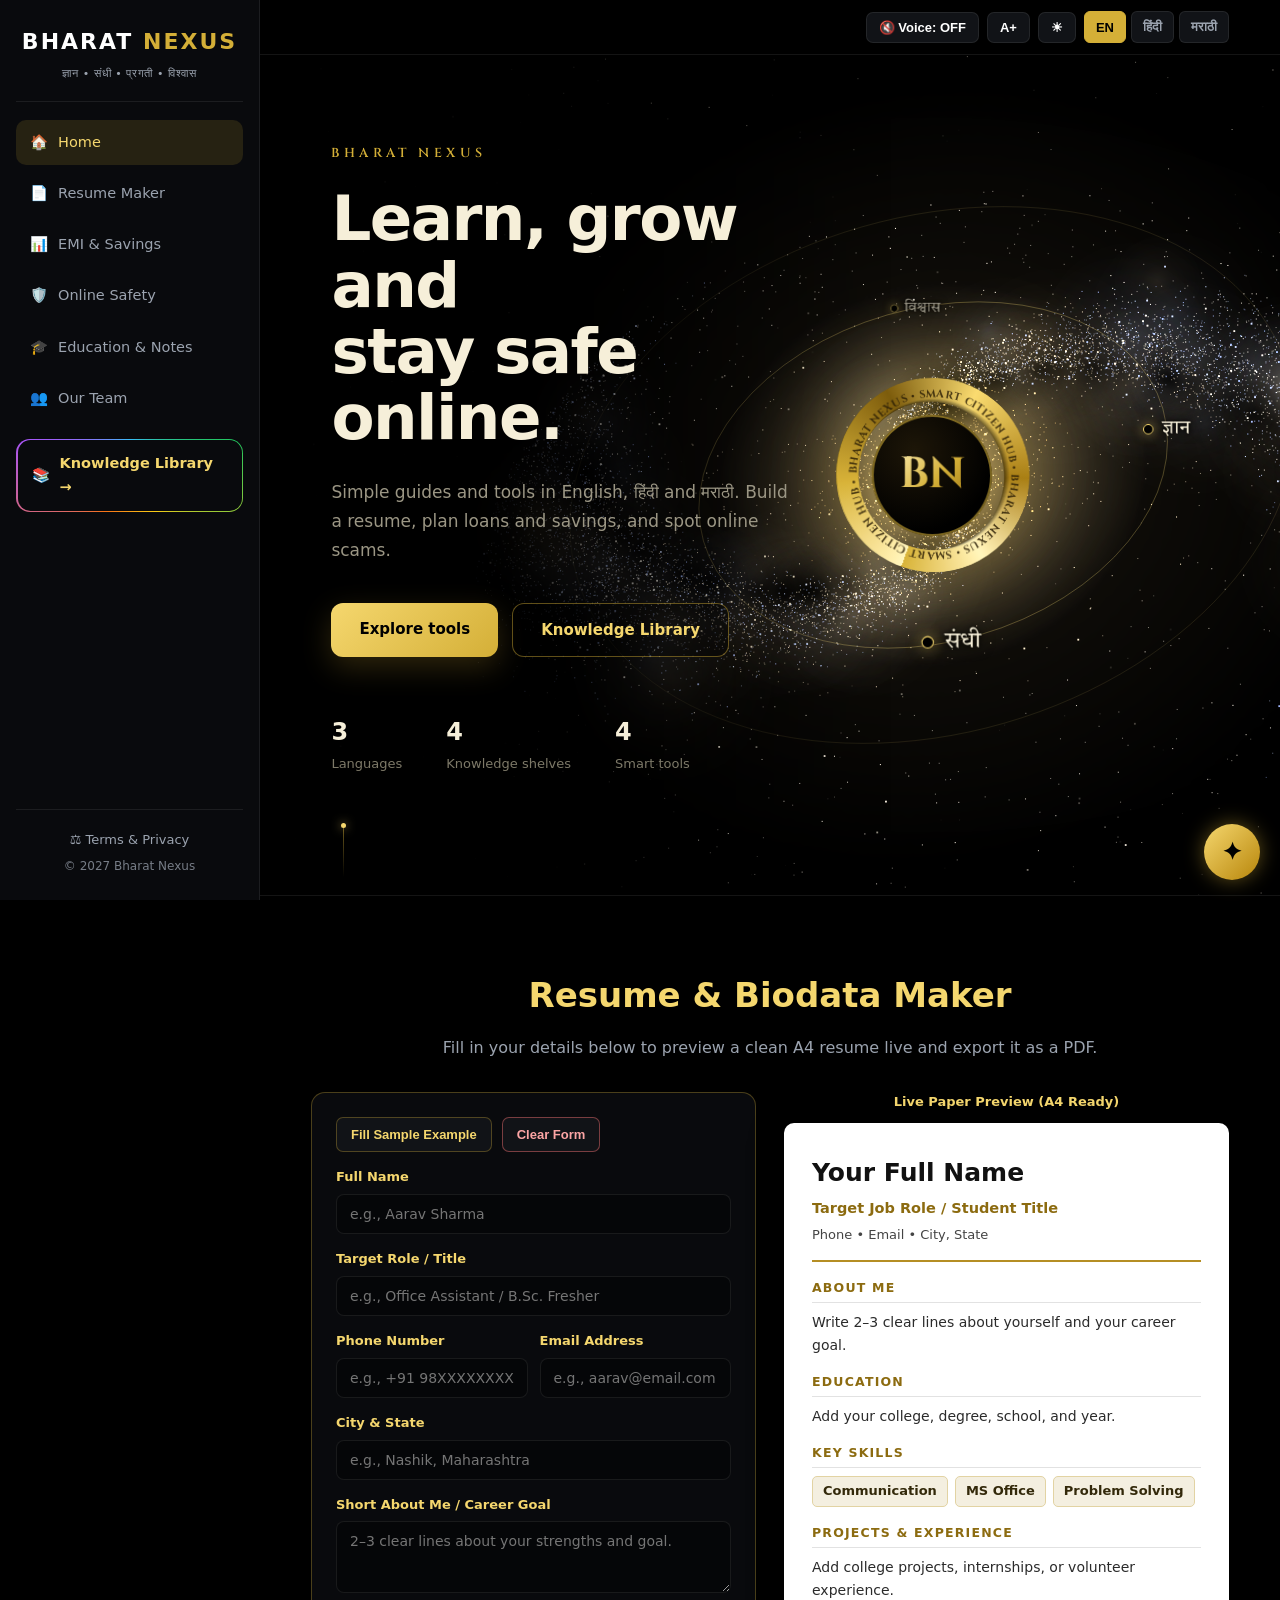
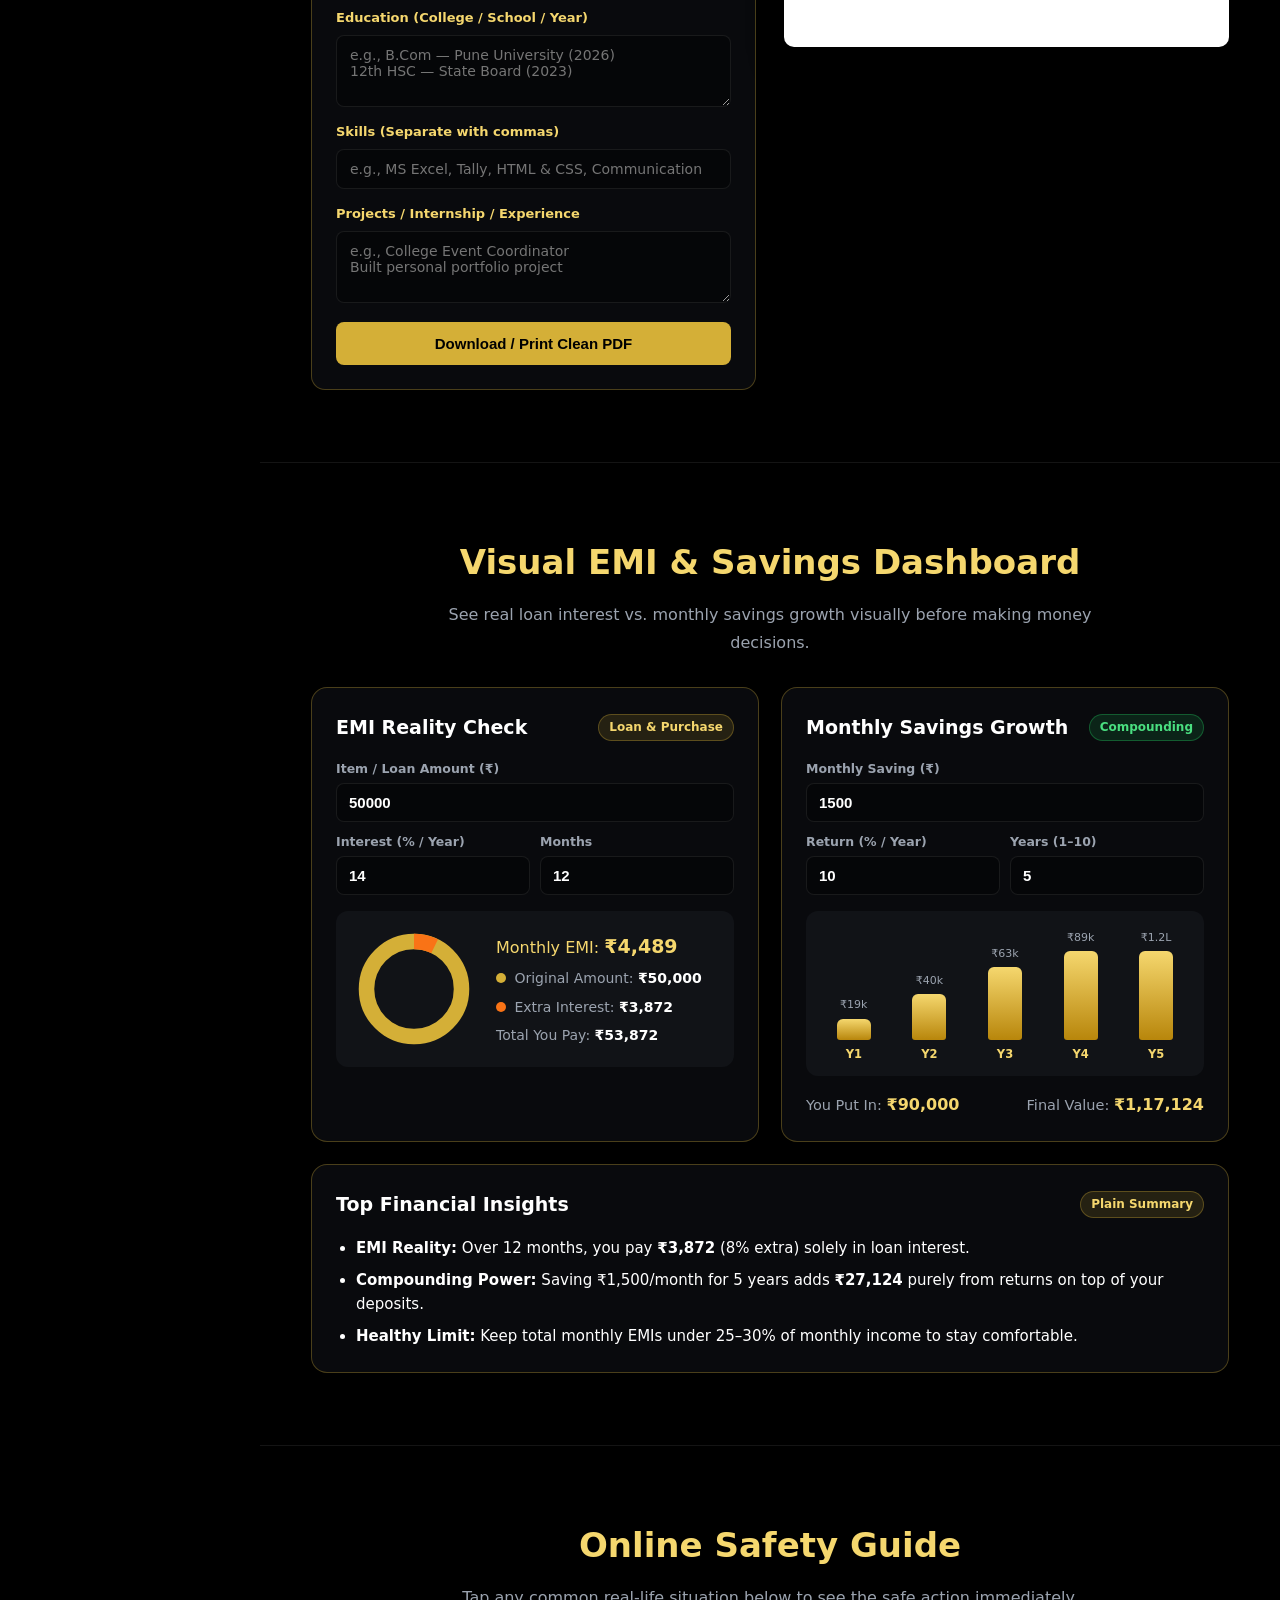
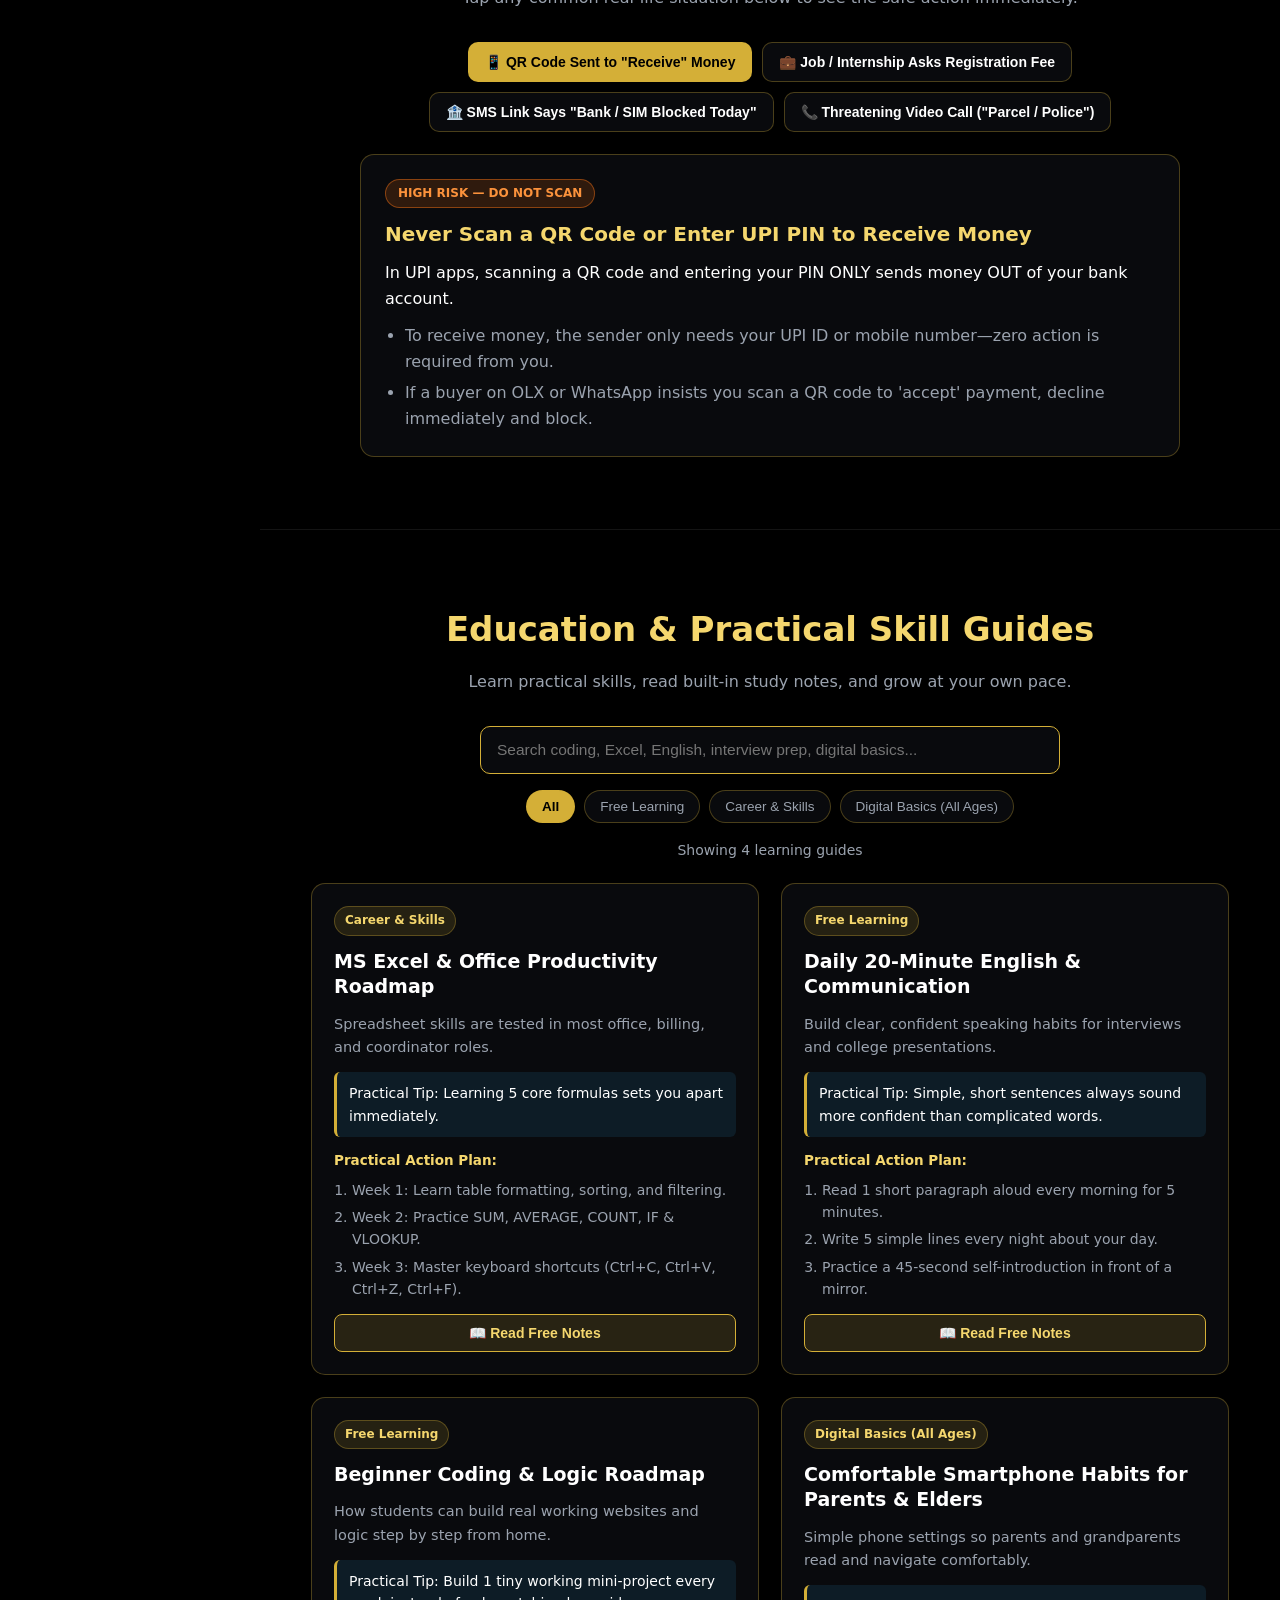
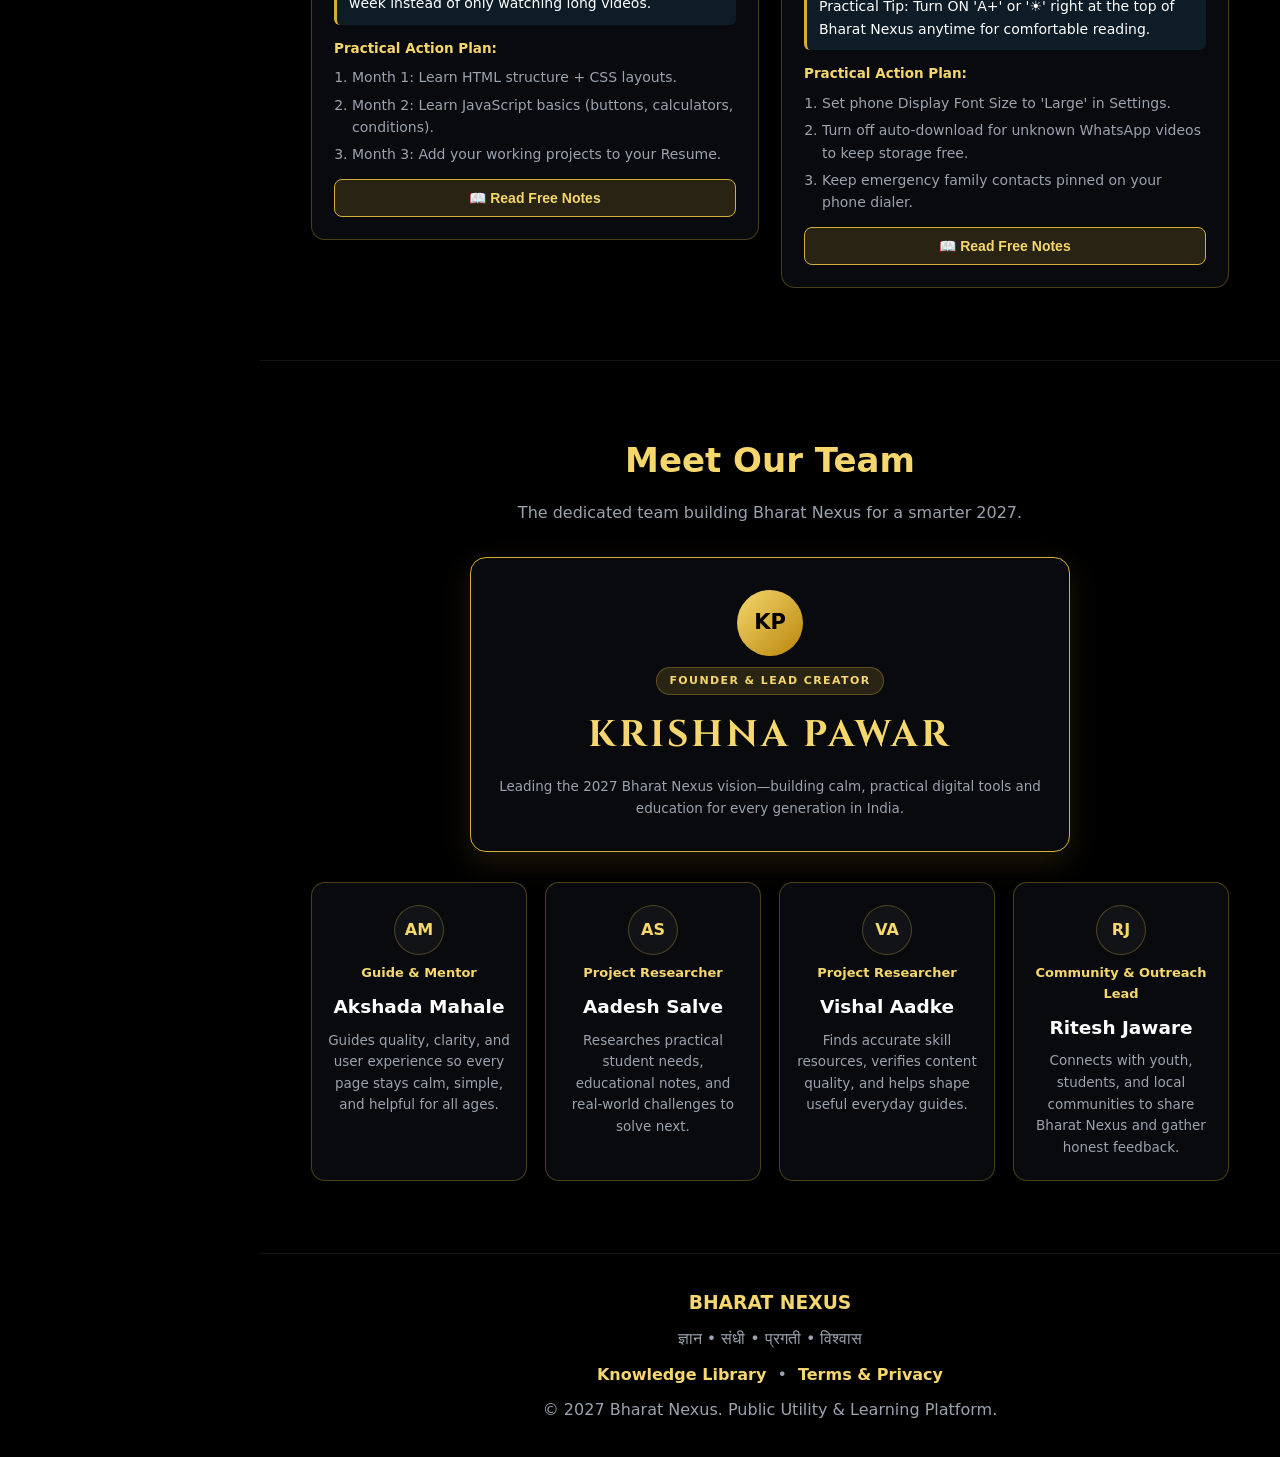
==== commit b082d2a7: "Update index (2).html" ====
--- a/index (2).html
+++ b/index (2).html
@@ -1047,4 +1047,4 @@
 })();
     </script>
 </body>
-</html>+</html>
